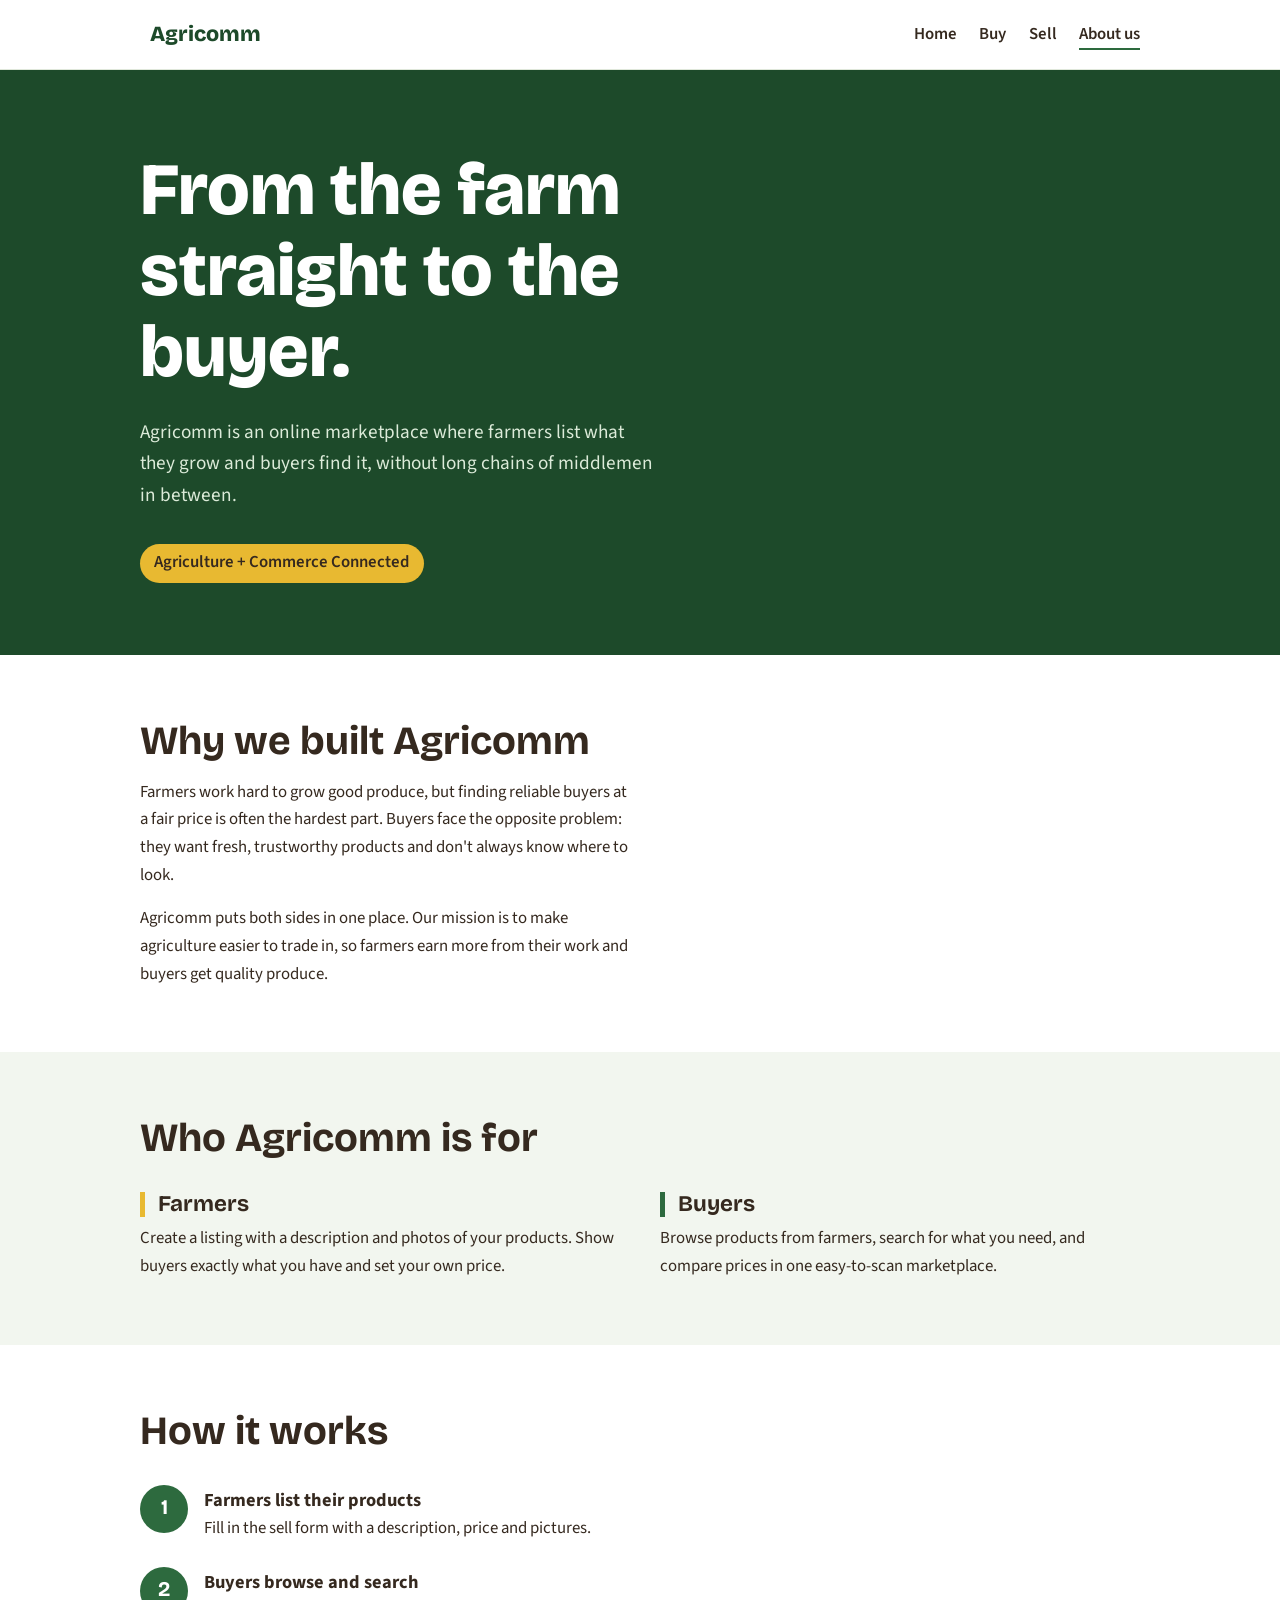
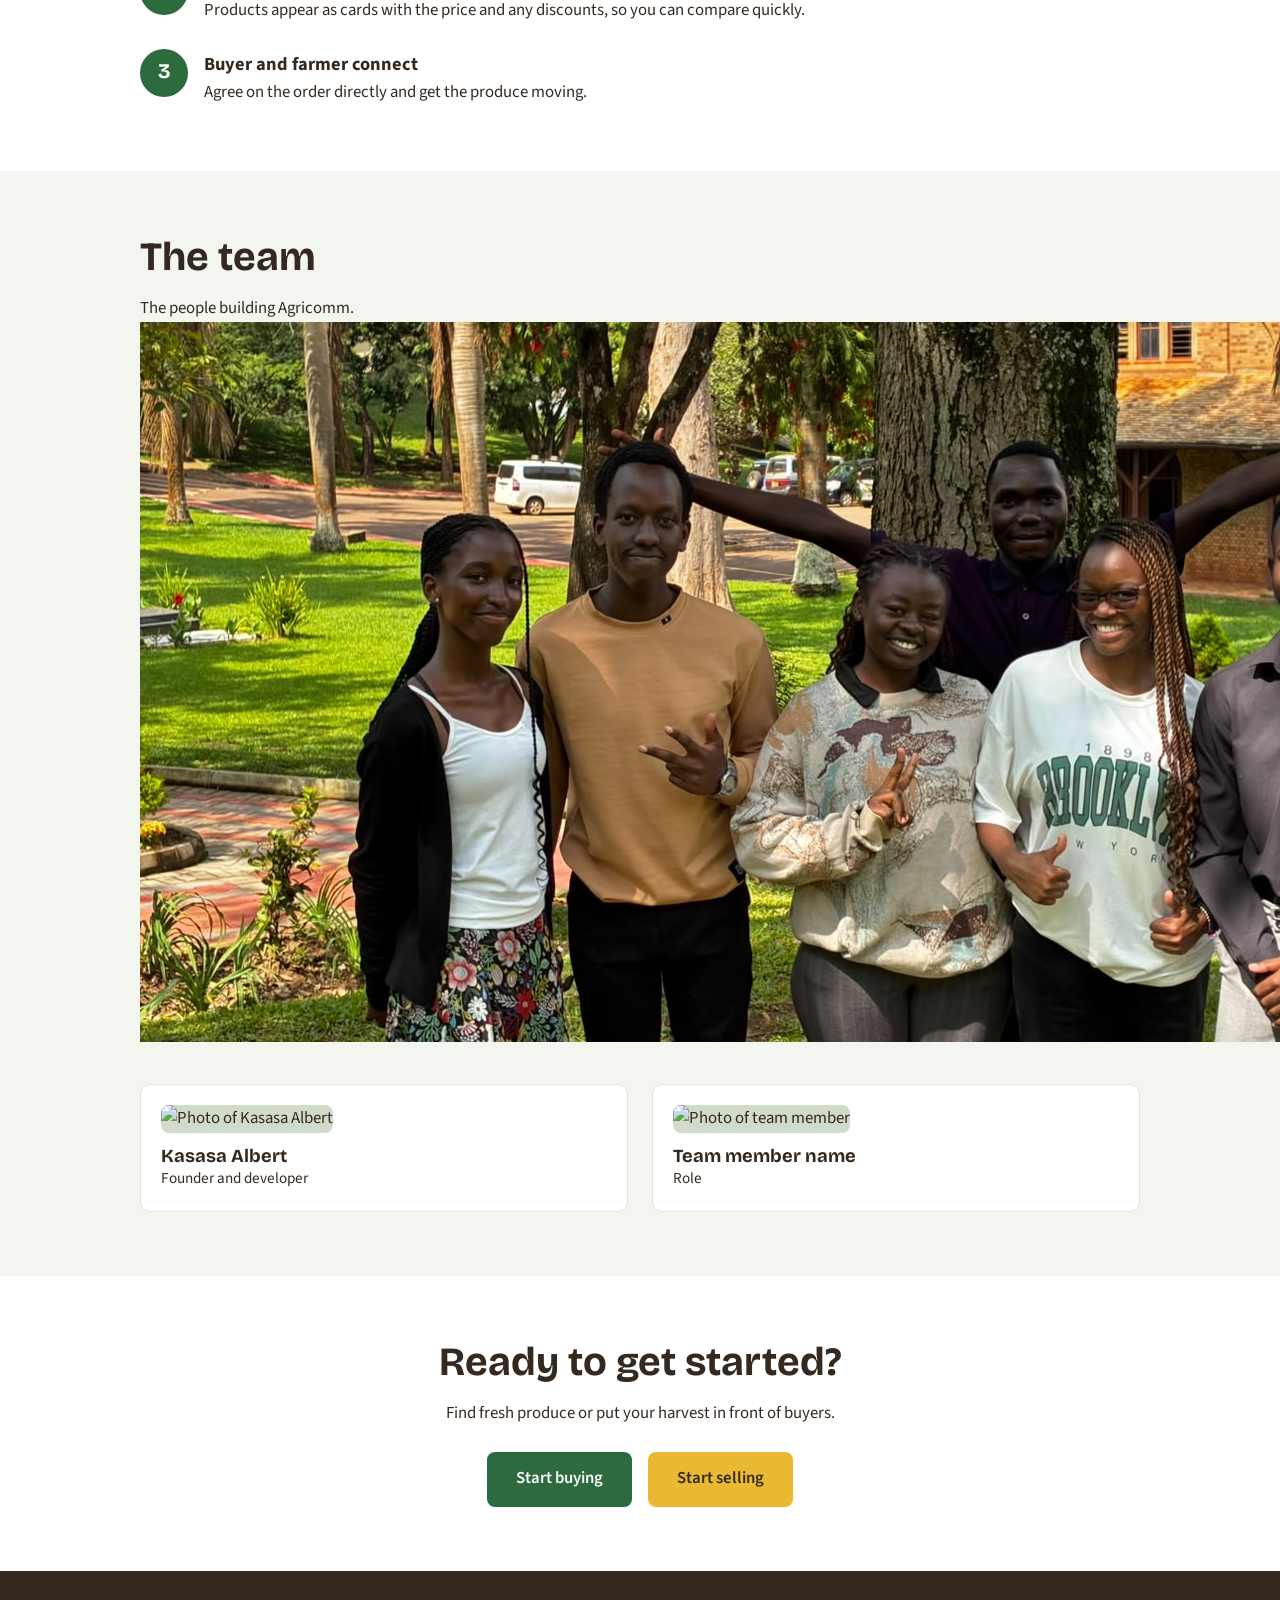
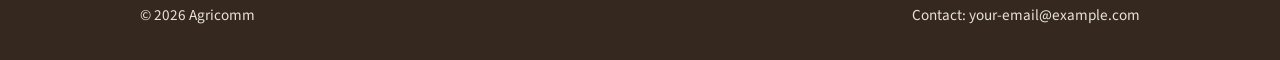
==== about.html @ e4a58654 "Add group photo to the team section" ====
<!DOCTYPE html>
<html lang="en">
<head>
  <meta charset="UTF-8">
  <meta name="viewport" content="width=device-width, initial-scale=1">
  <title>About Agricomm</title>
  <link rel="preconnect" href="https://fonts.googleapis.com">
  <link rel="preconnect" href="https://fonts.gstatic.com" crossorigin>
  <link href="https://fonts.googleapis.com/css2?family=Bricolage+Grotesque:wght@500;700;800&family=Source+Sans+3:wght@400;600&display=swap" rel="stylesheet">
  <style>
    :root {
      --field: #2d6a3e;
      --field-dark: #1d4a2a;
      --maize: #e8b931;
      --soil: #35291f;
      --mist: #f2f6ef;
      --white: #ffffff;
    }
    * { box-sizing: border-box; margin: 0; padding: 0; }
    html { scroll-behavior: smooth; }
    body {
      font-family: "Source Sans 3", system-ui, sans-serif;
      color: var(--soil);
      background: var(--white);
      line-height: 1.65;
      font-size: 1.05rem;
    }
    h1, h2, h3 {
      font-family: "Bricolage Grotesque", system-ui, sans-serif;
      line-height: 1.1;
    }
    a { color: inherit; }
    a:focus-visible, button:focus-visible {
      outline: 3px solid var(--maize);
      outline-offset: 3px;
    }
    .wrap { max-width: 1040px; margin: 0 auto; padding: 0 1.25rem; }

    /* Navigation */
    header { background: var(--white); border-bottom: 1px solid #dfe7da; }
    nav { display: flex; align-items: center; justify-content: space-between; padding: 0.9rem 0; gap: 1rem; flex-wrap: wrap; }
    .brand { display: flex; align-items: center; gap: 0.6rem; text-decoration: none; font-family: "Bricolage Grotesque", sans-serif; font-weight: 800; font-size: 1.35rem; color: var(--field-dark); }
    .brand img { height: 40px; width: auto; }
    nav ul { list-style: none; display: flex; gap: 1.4rem; flex-wrap: wrap; }
    nav ul a { text-decoration: none; font-weight: 600; padding-bottom: 2px; }
    nav ul a:hover { border-bottom: 2px solid var(--maize); }
    nav ul a[aria-current="page"] { border-bottom: 2px solid var(--field); }

    /* Hero */
    .hero { background: var(--field-dark); color: var(--white); padding: 5rem 0 4.5rem; }
    .hero h1 { font-size: clamp(2.4rem, 6.5vw, 4.6rem); font-weight: 800; max-width: 14ch; }
    .hero p { margin-top: 1.5rem; max-width: 52ch; font-size: 1.2rem; color: #dcebd9; }
    .hero .tagline { display: inline-block; margin-top: 2rem; padding: 0.35rem 0.9rem; background: var(--maize); color: var(--soil); font-weight: 600; border-radius: 999px; }

    section { padding: 4rem 0; }
    section h2 { font-size: clamp(1.7rem, 4vw, 2.5rem); margin-bottom: 1rem; }
    .lead { max-width: 62ch; }

    /* Who we serve */
    .serve { background: var(--mist); }
    .serve-grid { display: grid; grid-template-columns: repeat(auto-fit, minmax(260px, 1fr)); gap: 2.5rem; margin-top: 2rem; }
    .serve-grid h3 { font-size: 1.4rem; margin-bottom: 0.5rem; padding-left: 0.8rem; border-left: 5px solid var(--maize); }
    .serve-grid .buy h3 { border-left-color: var(--field); }

    /* How it works */
    .steps { list-style: none; counter-reset: step; margin-top: 2rem; display: grid; gap: 1.5rem; }
    .steps li { counter-increment: step; display: grid; grid-template-columns: 3rem 1fr; gap: 1rem; align-items: start; }
    .steps li::before {
      content: counter(step);
      display: grid; place-items: center;
      width: 3rem; height: 3rem; border-radius: 50%;
      background: var(--field); color: var(--white);
      font-family: "Bricolage Grotesque", sans-serif; font-weight: 700; font-size: 1.3rem;
    }
    .steps strong { display: block; font-size: 1.15rem; }

    /* Team */
    .team { background: var(--mist); }
    .team-grid { display: grid; grid-template-columns: repeat(auto-fit, minmax(200px, 1fr)); gap: 1.5rem; margin-top: 2rem; }
    .member { background: var(--white); padding: 1.25rem; border-radius: 10px; border: 1px solid #dfe7da; }
    .member img { width: 100%; aspect-ratio: 1; object-fit: cover; border-radius: 8px; background: #cfdccb; margin-bottom: 0.8rem; }
    .member h3 { font-size: 1.15rem; }
    .member p { font-size: 0.95rem; }

    /* Call to action */
    .cta { text-align: center; }
    .cta .actions { display: flex; gap: 1rem; justify-content: center; flex-wrap: wrap; margin-top: 1.5rem; }
    .btn { display: inline-block; padding: 0.85rem 1.8rem; border-radius: 8px; font-weight: 600; text-decoration: none; }
    .btn-buy { background: var(--field); color: var(--white); }
    .btn-sell { background: var(--maize); color: var(--soil); }
    .btn:hover { filter: brightness(0.92); }

    footer { background: var(--soil); color: #e9e2d9; padding: 2rem 0; font-size: 0.95rem; }
    footer .wrap { display: flex; justify-content: space-between; flex-wrap: wrap; gap: 0.75rem; }

    @media (prefers-reduced-motion: reduce) { html { scroll-behavior: auto; } }
  </style>
</head>
<body>

  <header>
    <div class="wrap">
      <nav aria-label="Main">
        <a class="brand" href="Agricomm.html">
          <!-- Replace logo.png with your logo file -->
          <img src="logo.png" alt="">
          Agricomm
        </a>
        <ul>
          <li><a href="Agricomm.html">Home</a></li>
          <li><a href="buy.html">Buy</a></li>
          <li><a href="sell.html">Sell</a></li>
          <li><a href="about.html" aria-current="page">About us</a></li>
        </ul>
      </nav>
    </div>
  </header>

  <main>
    <section class="hero">
      <div class="wrap">
        <h1>From the farm straight to the buyer.</h1>
        <p>Agricomm is an online marketplace where farmers list what they grow and buyers find it, without long chains of middlemen in between.</p>
        <span class="tagline">Agriculture + Commerce Connected</span>
      </div>
    </section>

    <section id="story">
      <div class="wrap">
        <h2>Why we built Agricomm</h2>
        <p class="lead">Farmers work hard to grow good produce, but finding reliable buyers at a fair price is often the hardest part. Buyers face the opposite problem: they want fresh, trustworthy products and don't always know where to look.</p>
        <p class="lead" style="margin-top:1rem;">Agricomm puts both sides in one place. Our mission is to make agriculture easier to trade in, so farmers earn more from their work and buyers get quality produce.</p>
        <!-- Edit this section to tell your own story: who started Agricomm, where, and when. -->
      </div>
    </section>

    <section class="serve">
      <div class="wrap">
        <h2>Who Agricomm is for</h2>
        <div class="serve-grid">
          <div class="sell">
            <h3>Farmers</h3>
            <p>Create a listing with a description and photos of your products. Show buyers exactly what you have and set your own price.</p>
          </div>
          <div class="buy">
            <h3>Buyers</h3>
            <p>Browse products from farmers, search for what you need, and compare prices in one easy-to-scan marketplace.</p>
          </div>
        </div>
      </div>
    </section>

    <section id="how">
      <div class="wrap">
        <h2>How it works</h2>
        <ol class="steps">
          <li><div><strong>Farmers list their products</strong>Fill in the sell form with a description, price and pictures.</div></li>
          <li><div><strong>Buyers browse and search</strong>Products appear as cards with the price and any discounts, so you can compare quickly.</div></li>
          <li><div><strong>Buyer and farmer connect</strong>Agree on the order directly and get the produce moving.</div></li>
        </ol>
      </div>
    </section>

    <section class="team" id="team">
      <div class="wrap">
        <h2>The team</h2>
        <p class="lead">The people building Agricomm.</p>
        <img class="group-photo" src="group.jpeg" alt="The Agricomm team together">
        <div class="team-grid">
          <!-- Copy one .member block per person. Replace the photo, name and role. -->
          <div class="member">
            <img src="team1.jpg" alt="Photo of Kasasa Albert">
            <h3>Kasasa Albert</h3>
            <p>Founder and developer</p>
          </div>
          <div class="member">
            <img src="team2.jpg" alt="Photo of team member">
            <h3>Team member name</h3>
            <p>Role</p>
          </div>
        </div>
      </div>
    </section>

    <section class="cta">
      <div class="wrap">
        <h2>Ready to get started?</h2>
        <p>Find fresh produce or put your harvest in front of buyers.</p>
        <div class="actions">
          <a class="btn btn-buy" href="buy.html">Start buying</a>
          <a class="btn btn-sell" href="sell.html">Start selling</a>
        </div>
      </div>
    </section>
  </main>

  <footer>
    <div class="wrap">
      <span>&copy; 2026 Agricomm</span>
      <!-- Replace with your real contact details -->
      <span>Contact: your-email@example.com</span>
    </div>
  </footer>

</body>
</html>
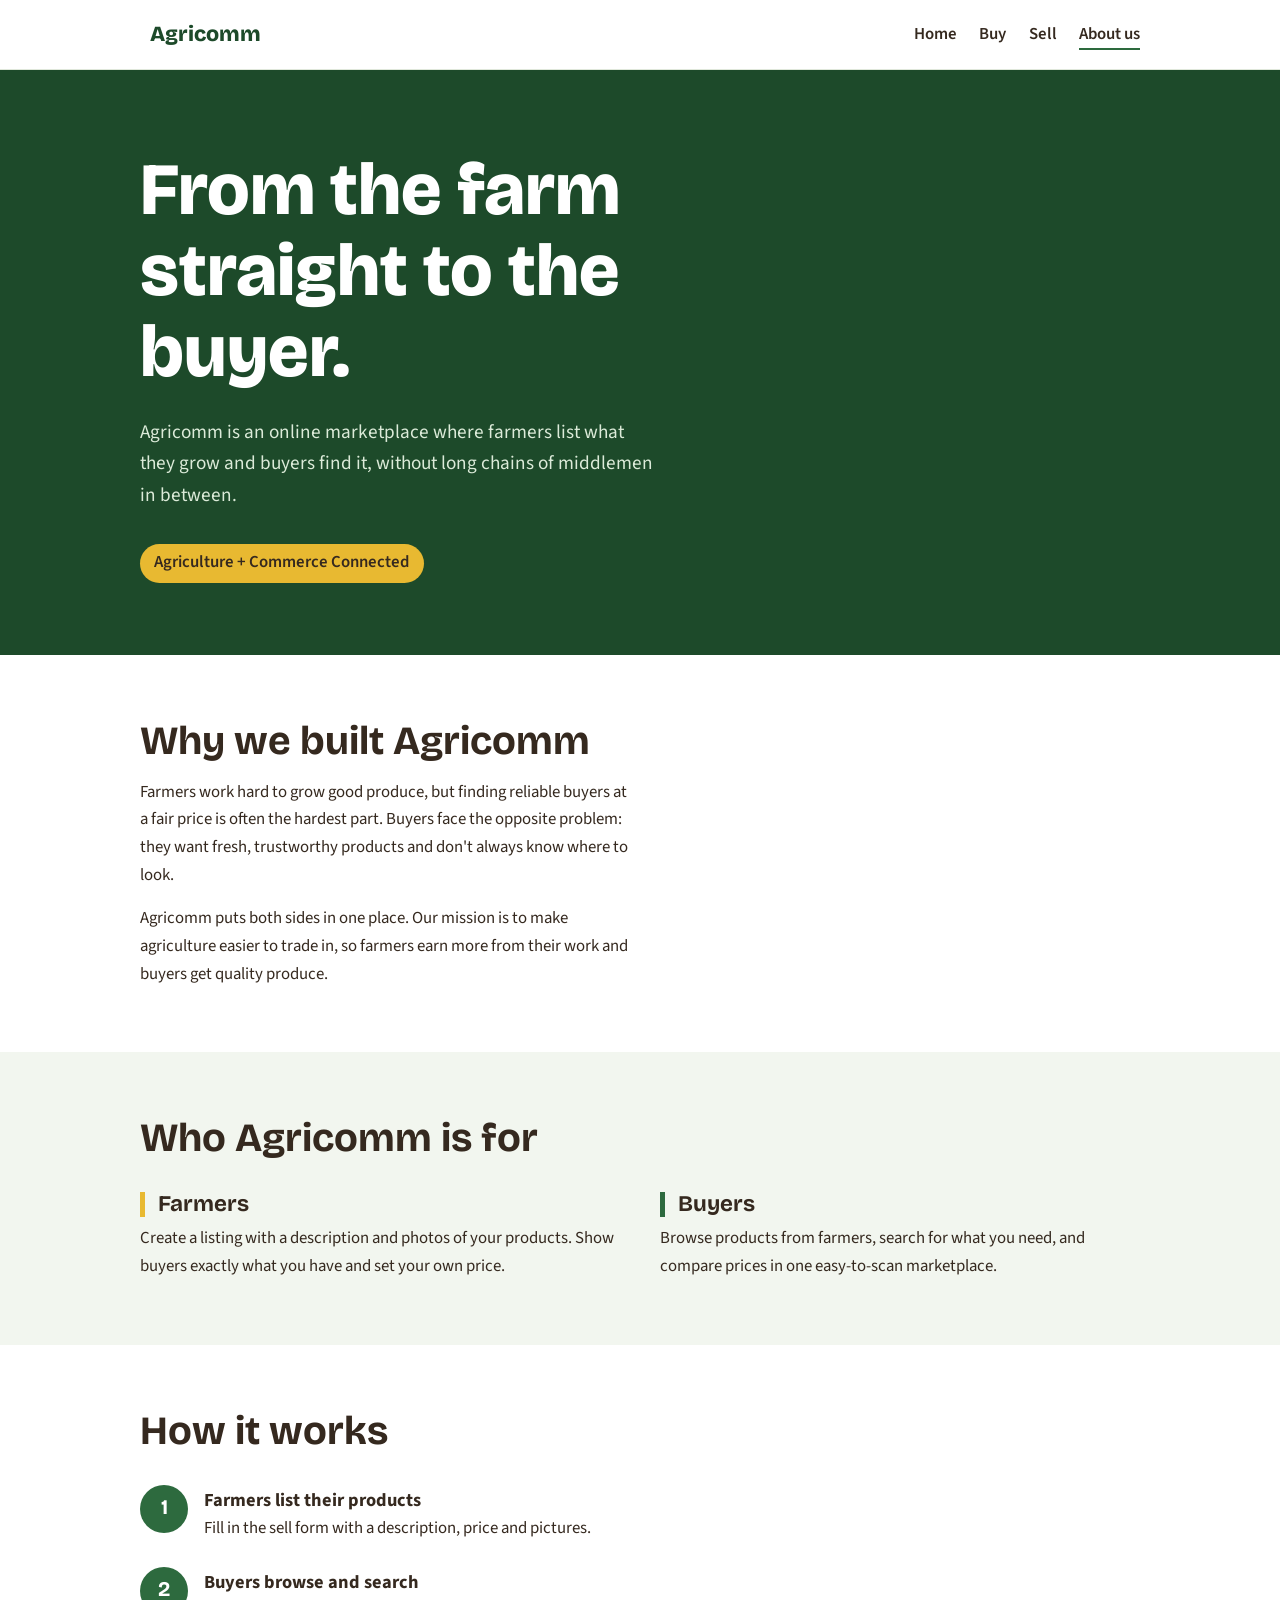
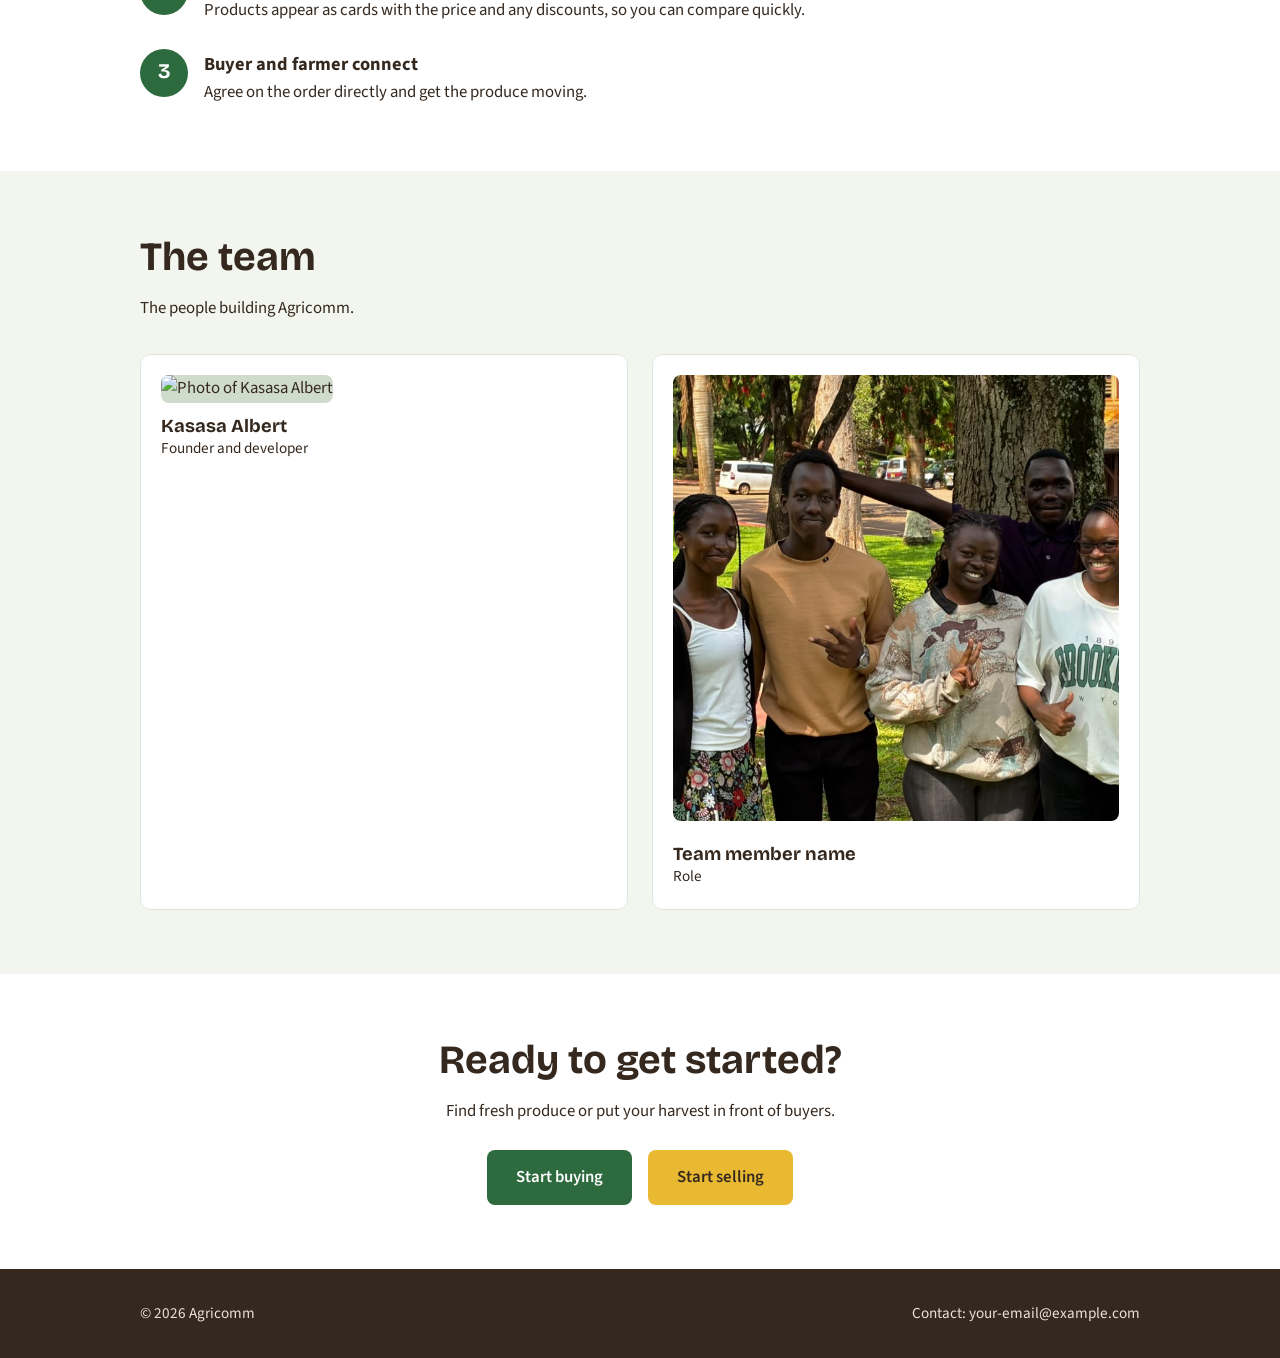
==== commit 6b4cd7d7: "Update about.html" ====
--- a/about.html
+++ b/about.html
@@ -165,7 +165,6 @@
       <div class="wrap">
         <h2>The team</h2>
         <p class="lead">The people building Agricomm.</p>
-        <img class="group-photo" src="group.jpeg" alt="The Agricomm team together">
         <div class="team-grid">
           <!-- Copy one .member block per person. Replace the photo, name and role. -->
           <div class="member">
@@ -174,7 +173,7 @@
             <p>Founder and developer</p>
           </div>
           <div class="member">
-            <img src="team2.jpg" alt="Photo of team member">
+            <img src="group.jpeg" alt="The Agricomm team ">
             <h3>Team member name</h3>
             <p>Role</p>
           </div>
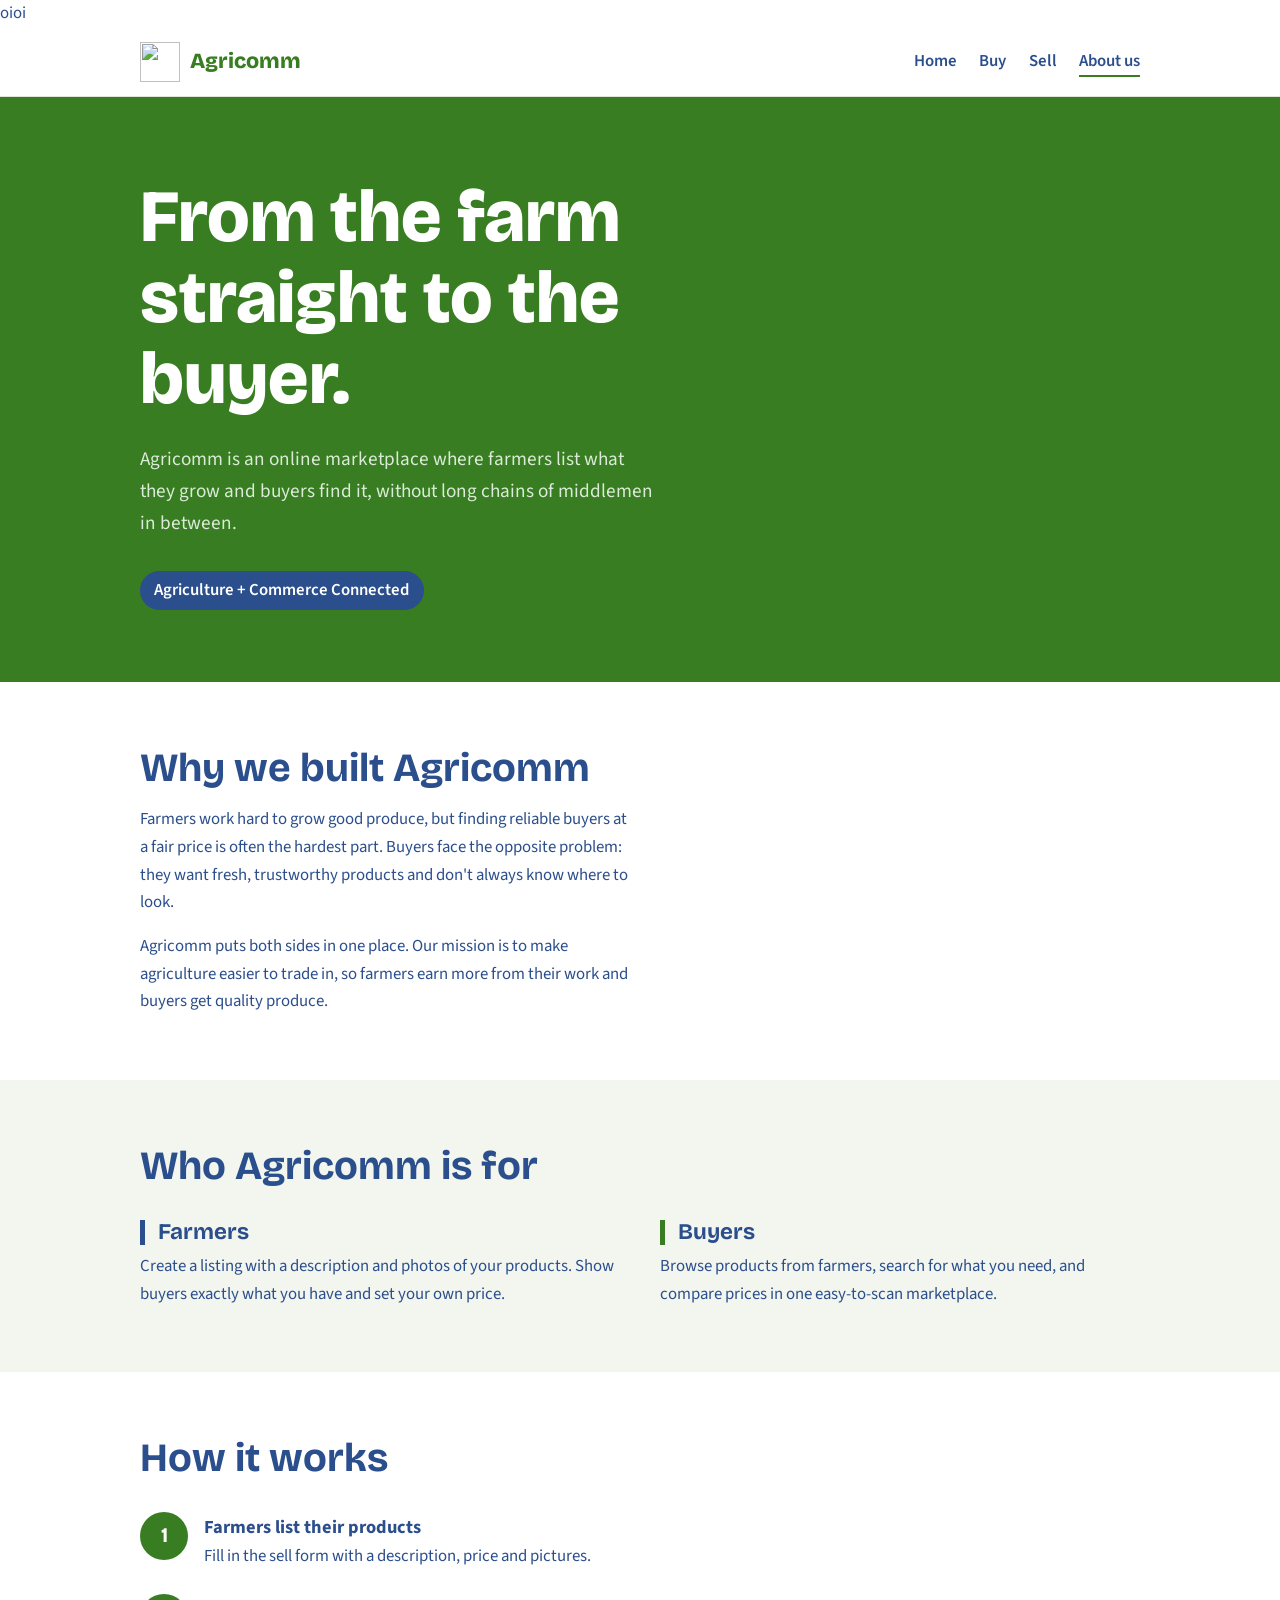
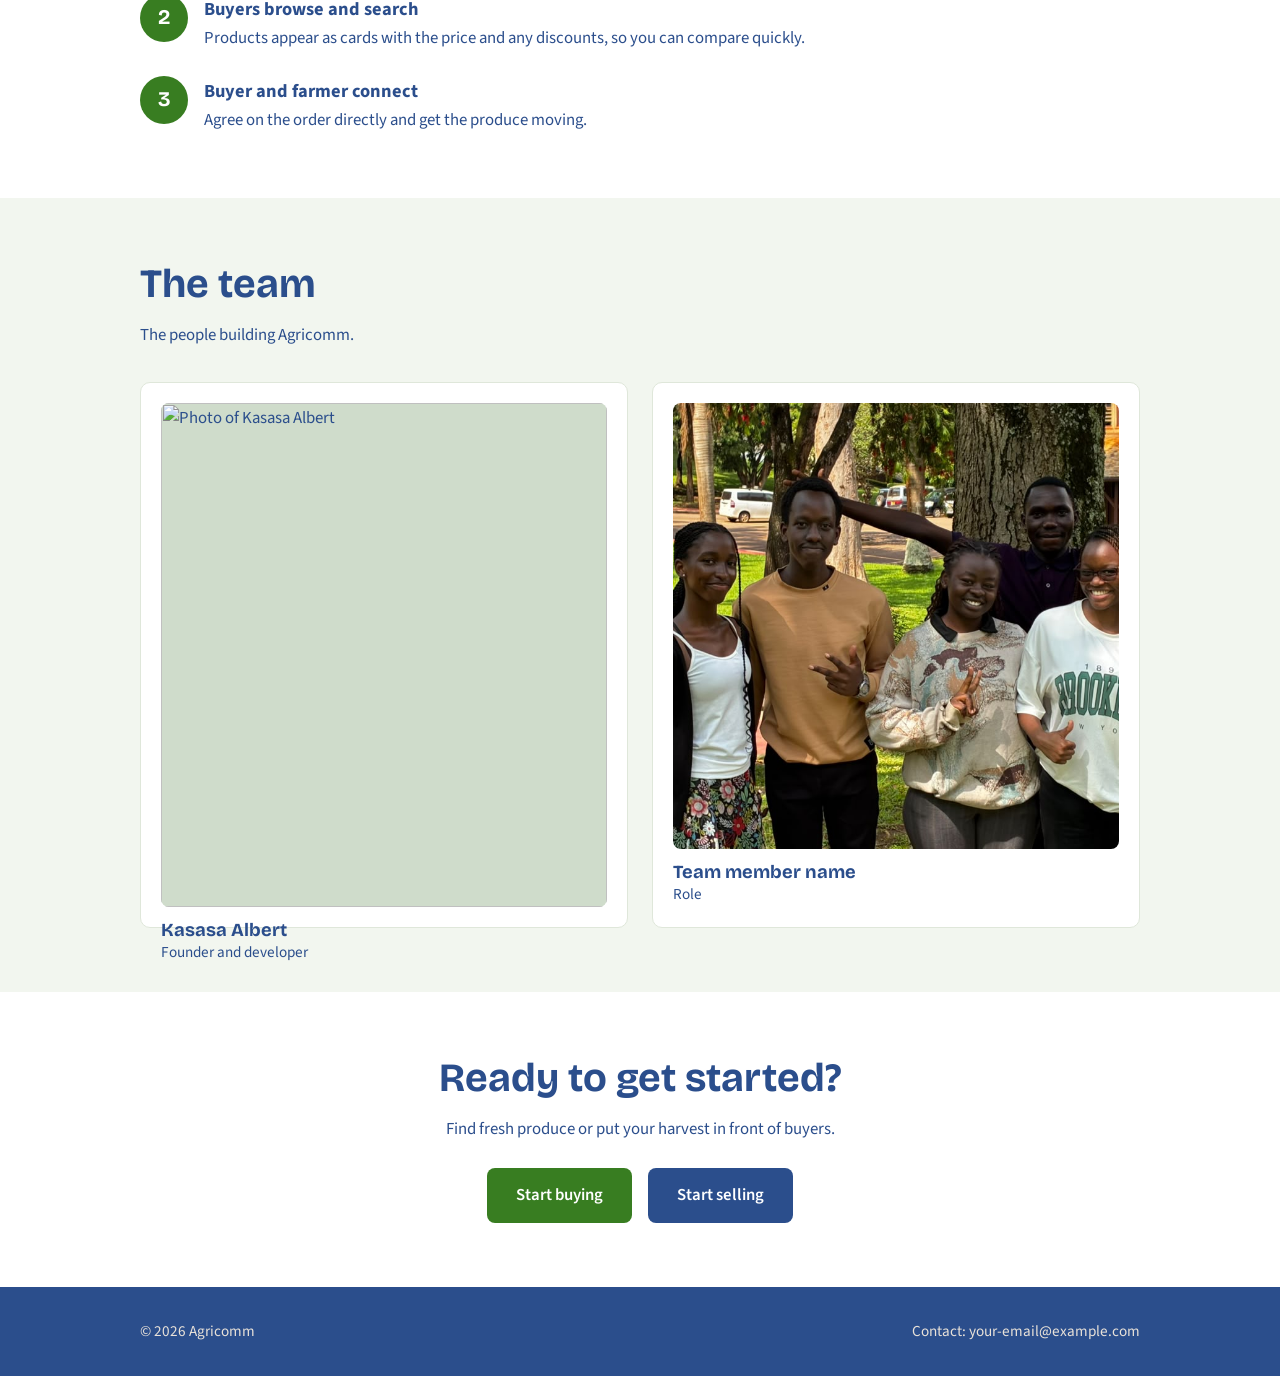
==== commit 748cd885: "Update color variables and styles in about.html" ====
--- a/about.html
+++ b/about.html
@@ -1,4 +1,4 @@
-<!DOCTYPE html>
+oioi<!DOCTYPE html>
 <html lang="en">
 <head>
   <meta charset="UTF-8">
@@ -9,10 +9,10 @@
   <link href="https://fonts.googleapis.com/css2?family=Bricolage+Grotesque:wght@500;700;800&family=Source+Sans+3:wght@400;600&display=swap" rel="stylesheet">
   <style>
     :root {
-      --field: #2d6a3e;
-      --field-dark: #1d4a2a;
-      --maize: #e8b931;
-      --soil: #35291f;
+      --field: #387d21;
+      --field-dark: #387d21;
+      --maize: #2b4e8c;
+      --soil: #2b4e8c;
       --mist: #f2f6ef;
       --white: #ffffff;
     }
@@ -50,7 +50,7 @@
     .hero { background: var(--field-dark); color: var(--white); padding: 5rem 0 4.5rem; }
     .hero h1 { font-size: clamp(2.4rem, 6.5vw, 4.6rem); font-weight: 800; max-width: 14ch; }
     .hero p { margin-top: 1.5rem; max-width: 52ch; font-size: 1.2rem; color: #dcebd9; }
-    .hero .tagline { display: inline-block; margin-top: 2rem; padding: 0.35rem 0.9rem; background: var(--maize); color: var(--soil); font-weight: 600; border-radius: 999px; }
+    .hero .tagline { display: inline-block; margin-top: 2rem; padding: 0.35rem 0.9rem; background: var(--maize); color: var(--white); font-weight: 600; border-radius: 999px; }
 
     section { padding: 4rem 0; }
     section h2 { font-size: clamp(1.7rem, 4vw, 2.5rem); margin-bottom: 1rem; }
@@ -87,7 +87,7 @@
     .cta .actions { display: flex; gap: 1rem; justify-content: center; flex-wrap: wrap; margin-top: 1.5rem; }
     .btn { display: inline-block; padding: 0.85rem 1.8rem; border-radius: 8px; font-weight: 600; text-decoration: none; }
     .btn-buy { background: var(--field); color: var(--white); }
-    .btn-sell { background: var(--maize); color: var(--soil); }
+    .btn-sell { background: var(--maize); color: var(--white); }
     .btn:hover { filter: brightness(0.92); }
 
     footer { background: var(--soil); color: #e9e2d9; padding: 2rem 0; font-size: 0.95rem; }
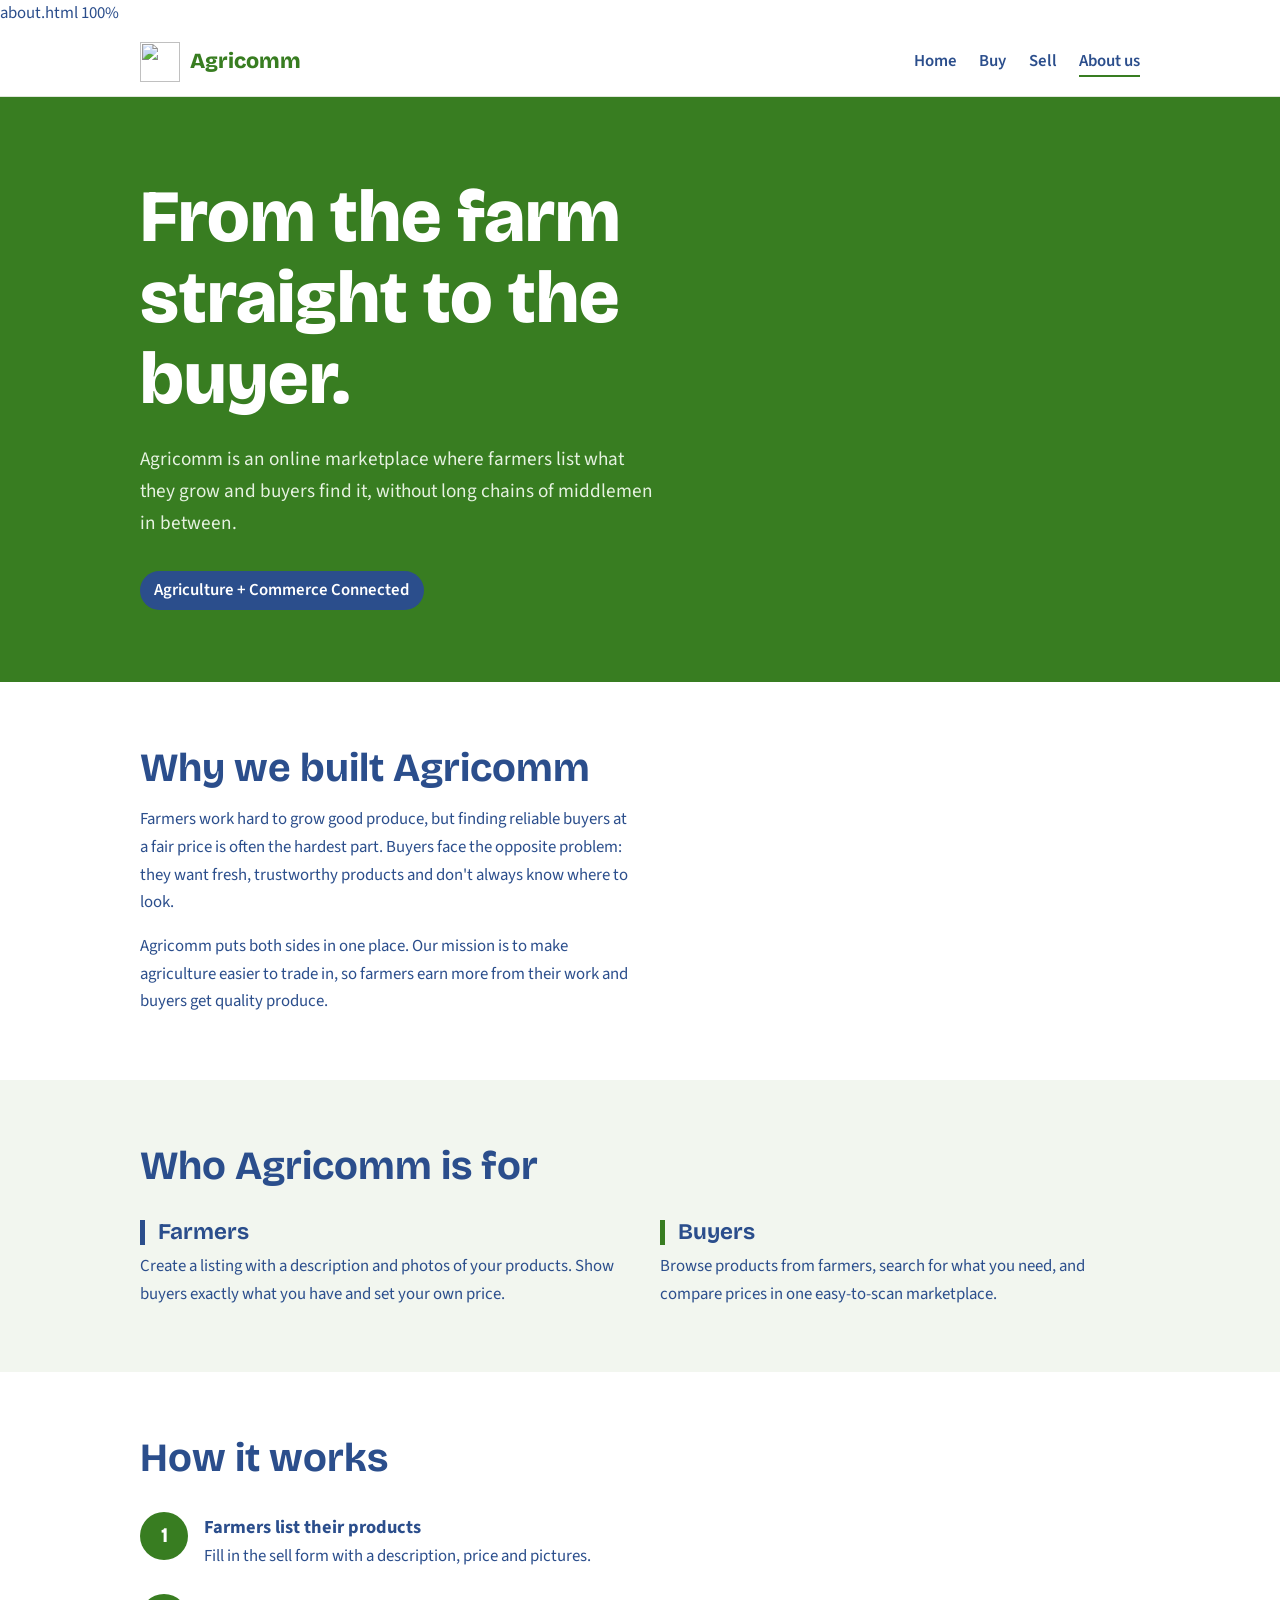
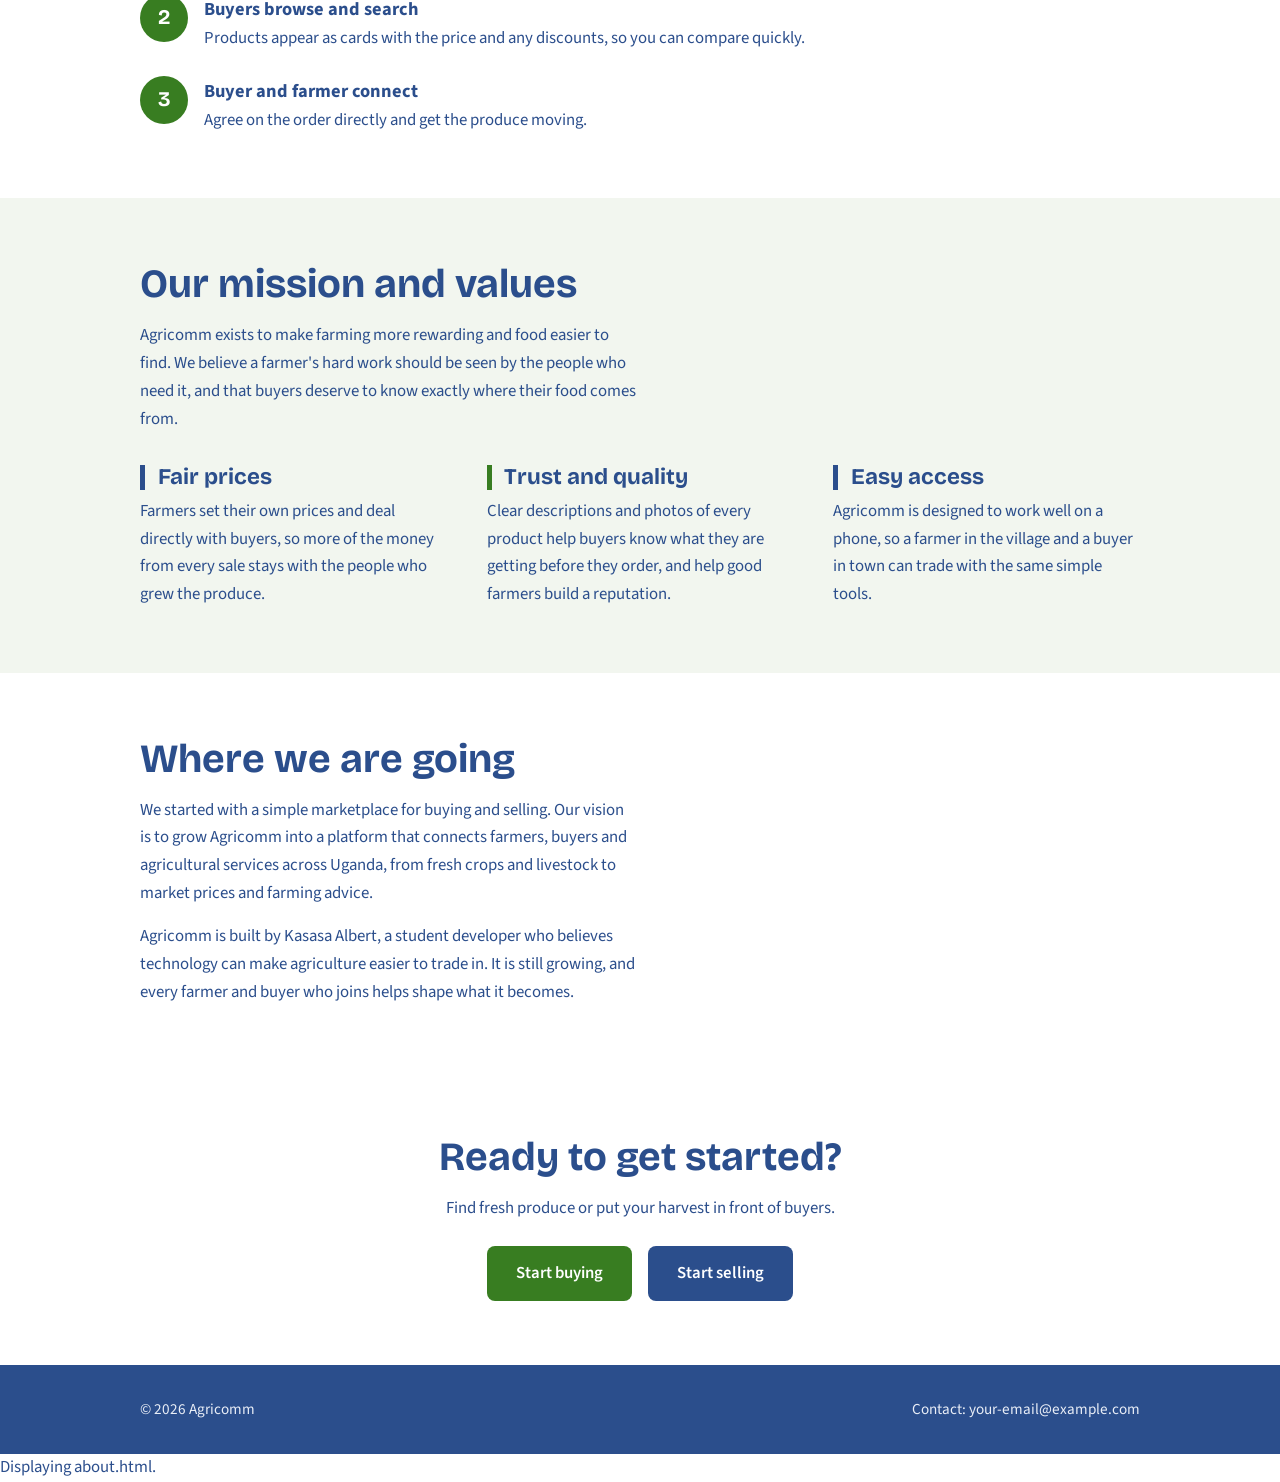
==== commit b5a9d87b: "Revise about.html content and styles Updated the about.html file to reflect changes in mission and v" ====
--- a/about.html
+++ b/about.html
@@ -1,4 +1,8 @@
-oioi<!DOCTYPE html>
+
+about.html
+
+100%
+<!DOCTYPE html>
 <html lang="en">
 <head>
   <meta charset="UTF-8">
@@ -9,10 +13,10 @@
   <link href="https://fonts.googleapis.com/css2?family=Bricolage+Grotesque:wght@500;700;800&family=Source+Sans+3:wght@400;600&display=swap" rel="stylesheet">
   <style>
     :root {
-      --field: #387d21;
+      --field: #387d21;       /* green from the home page nav bar */
       --field-dark: #387d21;
-      --maize: #2b4e8c;
-      --soil: #2b4e8c;
+      --maize: #2b4e8c;       /* blue from the home page About Us box (was yellow) */
+      --soil: #2b4e8c;        /* same blue (was brown) */
       --mist: #f2f6ef;
       --white: #ffffff;
     }
@@ -49,7 +53,7 @@
     /* Hero */
     .hero { background: var(--field-dark); color: var(--white); padding: 5rem 0 4.5rem; }
     .hero h1 { font-size: clamp(2.4rem, 6.5vw, 4.6rem); font-weight: 800; max-width: 14ch; }
-    .hero p { margin-top: 1.5rem; max-width: 52ch; font-size: 1.2rem; color: #dcebd9; }
+    .hero p { margin-top: 1.5rem; max-width: 52ch; font-size: 1.2rem; color: #e6f2e1; }
     .hero .tagline { display: inline-block; margin-top: 2rem; padding: 0.35rem 0.9rem; background: var(--maize); color: var(--white); font-weight: 600; border-radius: 999px; }
 
     section { padding: 4rem 0; }
@@ -74,13 +78,8 @@
     }
     .steps strong { display: block; font-size: 1.15rem; }
 
-    /* Team */
+    /* Mission (light green background) */
     .team { background: var(--mist); }
-    .team-grid { display: grid; grid-template-columns: repeat(auto-fit, minmax(200px, 1fr)); gap: 1.5rem; margin-top: 2rem; }
-    .member { background: var(--white); padding: 1.25rem; border-radius: 10px; border: 1px solid #dfe7da; }
-    .member img { width: 100%; aspect-ratio: 1; object-fit: cover; border-radius: 8px; background: #cfdccb; margin-bottom: 0.8rem; }
-    .member h3 { font-size: 1.15rem; }
-    .member p { font-size: 0.95rem; }
 
     /* Call to action */
     .cta { text-align: center; }
@@ -90,7 +89,7 @@
     .btn-sell { background: var(--maize); color: var(--white); }
     .btn:hover { filter: brightness(0.92); }
 
-    footer { background: var(--soil); color: #e9e2d9; padding: 2rem 0; font-size: 0.95rem; }
+    footer { background: var(--soil); color: #e9eef7; padding: 2rem 0; font-size: 0.95rem; }
     footer .wrap { display: flex; justify-content: space-between; flex-wrap: wrap; gap: 0.75rem; }
 
     @media (prefers-reduced-motion: reduce) { html { scroll-behavior: auto; } }
@@ -161,23 +160,32 @@
       </div>
     </section>
 
-    <section class="team" id="team">
-      <div class="wrap">
-        <h2>The team</h2>
-        <p class="lead">The people building Agricomm.</p>
-        <div class="team-grid">
-          <!-- Copy one .member block per person. Replace the photo, name and role. -->
-          <div class="member">
-            <img src="team1.jpg" alt="Photo of Kasasa Albert">
-            <h3>Kasasa Albert</h3>
-            <p>Founder and developer</p>
-          </div>
-          <div class="member">
-            <img src="group.jpeg" alt="The Agricomm team ">
-            <h3>Team member name</h3>
-            <p>Role</p>
+    <section class="team" id="mission">
+      <div class="wrap">
+        <h2>Our mission and values</h2>
+        <p class="lead">Agricomm exists to make farming more rewarding and food easier to find. We believe a farmer's hard work should be seen by the people who need it, and that buyers deserve to know exactly where their food comes from.</p>
+        <div class="serve-grid">
+          <div class="sell">
+            <h3>Fair prices</h3>
+            <p>Farmers set their own prices and deal directly with buyers, so more of the money from every sale stays with the people who grew the produce.</p>
+          </div>
+          <div class="buy">
+            <h3>Trust and quality</h3>
+            <p>Clear descriptions and photos of every product help buyers know what they are getting before they order, and help good farmers build a reputation.</p>
+          </div>
+          <div class="sell">
+            <h3>Easy access</h3>
+            <p>Agricomm is designed to work well on a phone, so a farmer in the village and a buyer in town can trade with the same simple tools.</p>
           </div>
         </div>
+      </div>
+    </section>
+
+    <section id="vision">
+      <div class="wrap">
+        <h2>Where we are going</h2>
+        <p class="lead">We started with a simple marketplace for buying and selling. Our vision is to grow Agricomm into a platform that connects farmers, buyers and agricultural services across Uganda, from fresh crops and livestock to market prices and farming advice.</p>
+        <p class="lead" style="margin-top:1rem;">Agricomm is built by Kasasa Albert, a student developer who believes technology can make agriculture easier to trade in. It is still growing, and every farmer and buyer who joins helps shape what it becomes.</p>
       </div>
     </section>
 
@@ -203,3 +211,4 @@
 
 </body>
 </html>
+Displaying about.html.
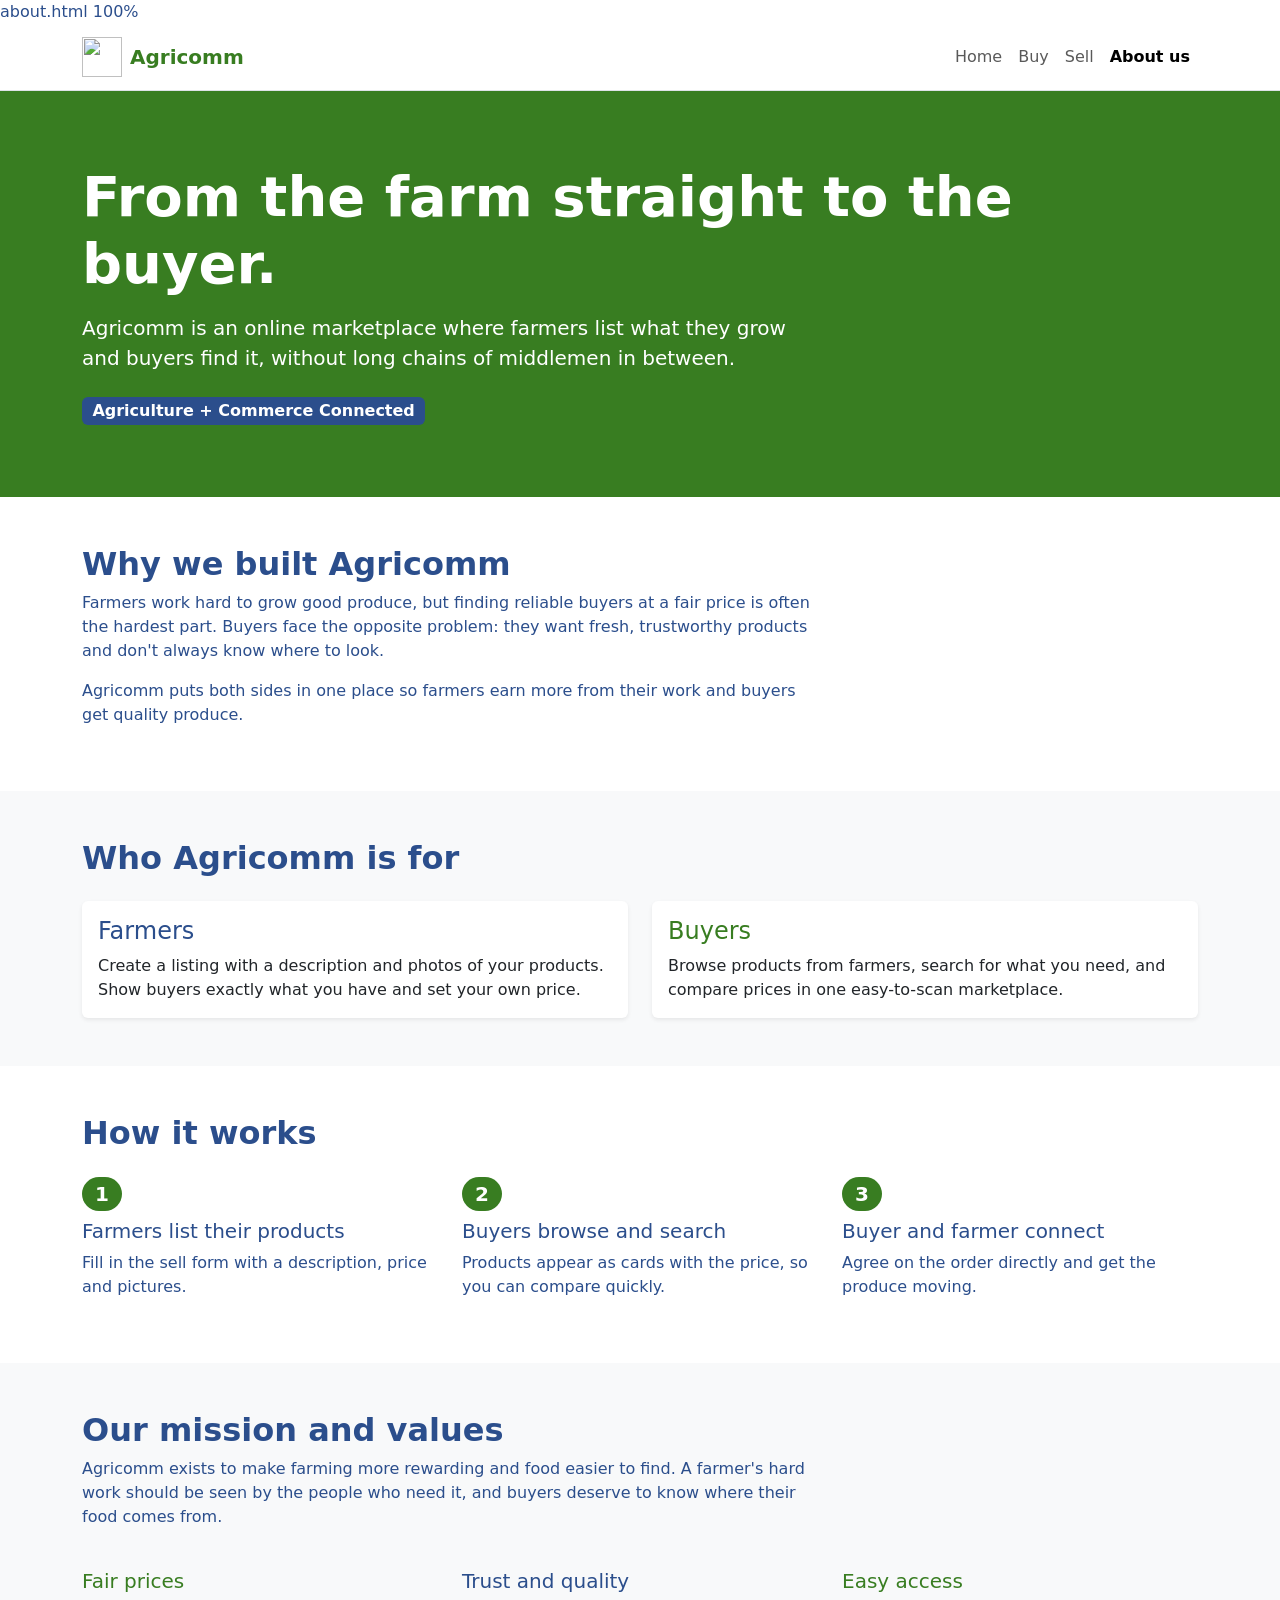
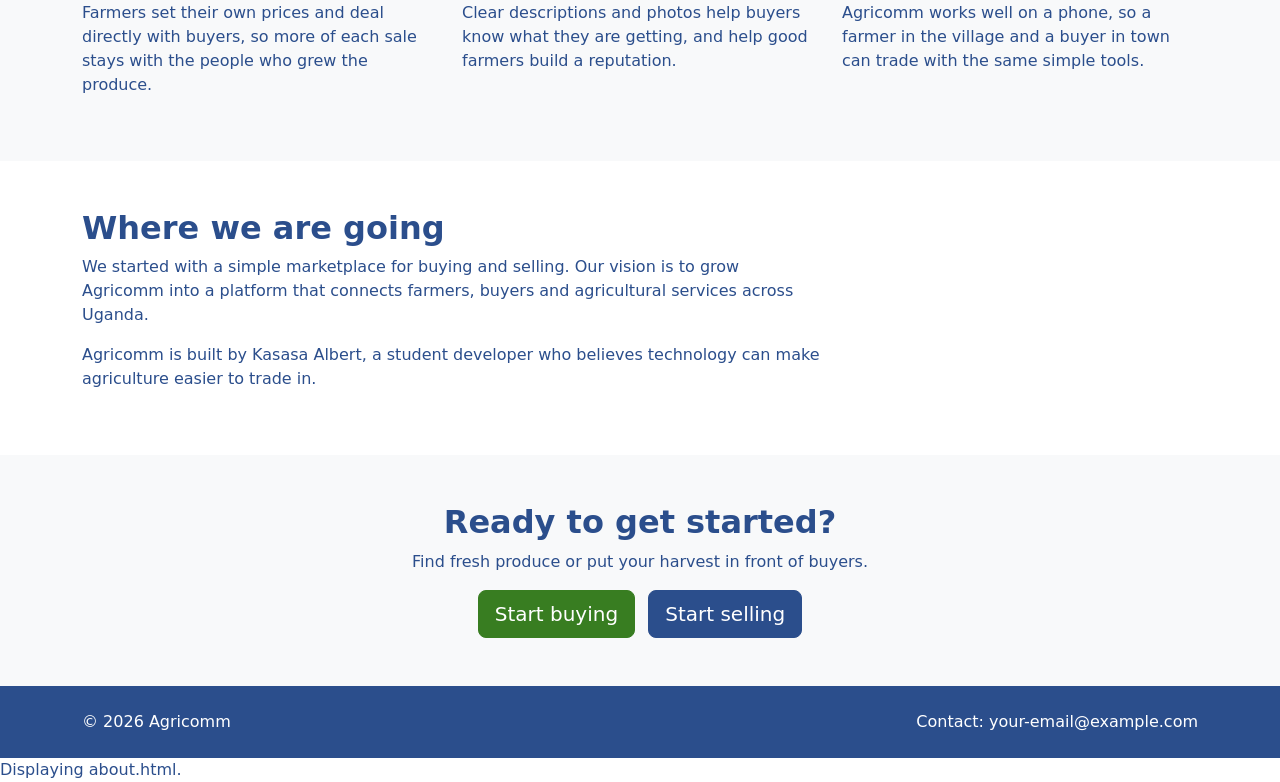
==== commit 44eefb6d: "Update about.html" ====
--- a/about.html
+++ b/about.html
@@ -8,207 +8,156 @@
   <meta charset="UTF-8">
   <meta name="viewport" content="width=device-width, initial-scale=1">
   <title>About Agricomm</title>
-  <link rel="preconnect" href="https://fonts.googleapis.com">
-  <link rel="preconnect" href="https://fonts.gstatic.com" crossorigin>
-  <link href="https://fonts.googleapis.com/css2?family=Bricolage+Grotesque:wght@500;700;800&family=Source+Sans+3:wght@400;600&display=swap" rel="stylesheet">
+  <link href="https://cdn.jsdelivr.net/npm/bootstrap@5.3.3/dist/css/bootstrap.min.css" rel="stylesheet">
   <style>
-    :root {
-      --field: #387d21;       /* green from the home page nav bar */
-      --field-dark: #387d21;
-      --maize: #2b4e8c;       /* blue from the home page About Us box (was yellow) */
-      --soil: #2b4e8c;        /* same blue (was brown) */
-      --mist: #f2f6ef;
-      --white: #ffffff;
-    }
-    * { box-sizing: border-box; margin: 0; padding: 0; }
-    html { scroll-behavior: smooth; }
-    body {
-      font-family: "Source Sans 3", system-ui, sans-serif;
-      color: var(--soil);
-      background: var(--white);
-      line-height: 1.65;
-      font-size: 1.05rem;
-    }
-    h1, h2, h3 {
-      font-family: "Bricolage Grotesque", system-ui, sans-serif;
-      line-height: 1.1;
-    }
-    a { color: inherit; }
-    a:focus-visible, button:focus-visible {
-      outline: 3px solid var(--maize);
-      outline-offset: 3px;
-    }
-    .wrap { max-width: 1040px; margin: 0 auto; padding: 0 1.25rem; }
-
-    /* Navigation */
-    header { background: var(--white); border-bottom: 1px solid #dfe7da; }
-    nav { display: flex; align-items: center; justify-content: space-between; padding: 0.9rem 0; gap: 1rem; flex-wrap: wrap; }
-    .brand { display: flex; align-items: center; gap: 0.6rem; text-decoration: none; font-family: "Bricolage Grotesque", sans-serif; font-weight: 800; font-size: 1.35rem; color: var(--field-dark); }
-    .brand img { height: 40px; width: auto; }
-    nav ul { list-style: none; display: flex; gap: 1.4rem; flex-wrap: wrap; }
-    nav ul a { text-decoration: none; font-weight: 600; padding-bottom: 2px; }
-    nav ul a:hover { border-bottom: 2px solid var(--maize); }
-    nav ul a[aria-current="page"] { border-bottom: 2px solid var(--field); }
-
-    /* Hero */
-    .hero { background: var(--field-dark); color: var(--white); padding: 5rem 0 4.5rem; }
-    .hero h1 { font-size: clamp(2.4rem, 6.5vw, 4.6rem); font-weight: 800; max-width: 14ch; }
-    .hero p { margin-top: 1.5rem; max-width: 52ch; font-size: 1.2rem; color: #e6f2e1; }
-    .hero .tagline { display: inline-block; margin-top: 2rem; padding: 0.35rem 0.9rem; background: var(--maize); color: var(--white); font-weight: 600; border-radius: 999px; }
-
-    section { padding: 4rem 0; }
-    section h2 { font-size: clamp(1.7rem, 4vw, 2.5rem); margin-bottom: 1rem; }
-    .lead { max-width: 62ch; }
-
-    /* Who we serve */
-    .serve { background: var(--mist); }
-    .serve-grid { display: grid; grid-template-columns: repeat(auto-fit, minmax(260px, 1fr)); gap: 2.5rem; margin-top: 2rem; }
-    .serve-grid h3 { font-size: 1.4rem; margin-bottom: 0.5rem; padding-left: 0.8rem; border-left: 5px solid var(--maize); }
-    .serve-grid .buy h3 { border-left-color: var(--field); }
-
-    /* How it works */
-    .steps { list-style: none; counter-reset: step; margin-top: 2rem; display: grid; gap: 1.5rem; }
-    .steps li { counter-increment: step; display: grid; grid-template-columns: 3rem 1fr; gap: 1rem; align-items: start; }
-    .steps li::before {
-      content: counter(step);
-      display: grid; place-items: center;
-      width: 3rem; height: 3rem; border-radius: 50%;
-      background: var(--field); color: var(--white);
-      font-family: "Bricolage Grotesque", sans-serif; font-weight: 700; font-size: 1.3rem;
-    }
-    .steps strong { display: block; font-size: 1.15rem; }
-
-    /* Mission (light green background) */
-    .team { background: var(--mist); }
-
-    /* Call to action */
-    .cta { text-align: center; }
-    .cta .actions { display: flex; gap: 1rem; justify-content: center; flex-wrap: wrap; margin-top: 1.5rem; }
-    .btn { display: inline-block; padding: 0.85rem 1.8rem; border-radius: 8px; font-weight: 600; text-decoration: none; }
-    .btn-buy { background: var(--field); color: var(--white); }
-    .btn-sell { background: var(--maize); color: var(--white); }
-    .btn:hover { filter: brightness(0.92); }
-
-    footer { background: var(--soil); color: #e9eef7; padding: 2rem 0; font-size: 0.95rem; }
-    footer .wrap { display: flex; justify-content: space-between; flex-wrap: wrap; gap: 0.75rem; }
-
-    @media (prefers-reduced-motion: reduce) { html { scroll-behavior: auto; } }
+    /* Only the Agricomm colors live here. Everything else is Bootstrap. */
+    .bg-green { background-color: #387d21; }
+    .bg-blue { background-color: #2b4e8c; }
+    .text-green { color: #387d21; }
+    .text-blue { color: #2b4e8c; }
+    .btn-green { background-color: #387d21; border-color: #387d21; color: #fff; }
+    .btn-blue { background-color: #2b4e8c; border-color: #2b4e8c; color: #fff; }
+    .btn-green:hover, .btn-blue:hover { color: #fff; filter: brightness(0.9); }
   </style>
 </head>
-<body>
+<body class="text-blue">
 
-  <header>
-    <div class="wrap">
-      <nav aria-label="Main">
-        <a class="brand" href="Agricomm.html">
-          <!-- Replace logo.png with your logo file -->
-          <img src="logo.png" alt="">
-          Agricomm
-        </a>
-        <ul>
-          <li><a href="Agricomm.html">Home</a></li>
-          <li><a href="buy.html">Buy</a></li>
-          <li><a href="sell.html">Sell</a></li>
-          <li><a href="about.html" aria-current="page">About us</a></li>
+  <!-- Navbar -->
+  <nav class="navbar navbar-expand-sm bg-white border-bottom">
+    <div class="container">
+      <a class="navbar-brand fw-bold text-green d-flex align-items-center" href="Agricomm.html">
+        <img src="logo.png" alt="" height="40" class="me-2">
+        Agricomm
+      </a>
+      <button class="navbar-toggler" type="button" data-bs-toggle="collapse" data-bs-target="#menu" aria-controls="menu" aria-expanded="false" aria-label="Toggle navigation">
+        <span class="navbar-toggler-icon"></span>
+      </button>
+      <div class="collapse navbar-collapse" id="menu">
+        <ul class="navbar-nav ms-auto">
+          <li class="nav-item"><a class="nav-link" href="Agricomm.html">Home</a></li>
+          <li class="nav-item"><a class="nav-link" href="buy.html">Buy</a></li>
+          <li class="nav-item"><a class="nav-link" href="sell.html">Sell</a></li>
+          <li class="nav-item"><a class="nav-link active fw-semibold" href="about.html" aria-current="page">About us</a></li>
         </ul>
-      </nav>
+      </div>
+    </div>
+  </nav>
+
+  <!-- Hero -->
+  <header class="bg-green text-white py-5">
+    <div class="container py-4">
+      <h1 class="display-4 fw-bold">From the farm straight to the buyer.</h1>
+      <p class="lead mt-3 col-lg-8">Agricomm is an online marketplace where farmers list what they grow and buyers find it, without long chains of middlemen in between.</p>
+      <span class="badge bg-blue fs-6 mt-2">Agriculture + Commerce Connected</span>
     </div>
   </header>
 
   <main>
-    <section class="hero">
-      <div class="wrap">
-        <h1>From the farm straight to the buyer.</h1>
-        <p>Agricomm is an online marketplace where farmers list what they grow and buyers find it, without long chains of middlemen in between.</p>
-        <span class="tagline">Agriculture + Commerce Connected</span>
-      </div>
+
+    <!-- Story -->
+    <section class="container py-5">
+      <h2 class="fw-bold">Why we built Agricomm</h2>
+      <p class="col-lg-8">Farmers work hard to grow good produce, but finding reliable buyers at a fair price is often the hardest part. Buyers face the opposite problem: they want fresh, trustworthy products and don't always know where to look.</p>
+      <p class="col-lg-8">Agricomm puts both sides in one place so farmers earn more from their work and buyers get quality produce.</p>
     </section>
 
-    <section id="story">
-      <div class="wrap">
-        <h2>Why we built Agricomm</h2>
-        <p class="lead">Farmers work hard to grow good produce, but finding reliable buyers at a fair price is often the hardest part. Buyers face the opposite problem: they want fresh, trustworthy products and don't always know where to look.</p>
-        <p class="lead" style="margin-top:1rem;">Agricomm puts both sides in one place. Our mission is to make agriculture easier to trade in, so farmers earn more from their work and buyers get quality produce.</p>
-        <!-- Edit this section to tell your own story: who started Agricomm, where, and when. -->
-      </div>
-    </section>
-
-    <section class="serve">
-      <div class="wrap">
-        <h2>Who Agricomm is for</h2>
-        <div class="serve-grid">
-          <div class="sell">
-            <h3>Farmers</h3>
-            <p>Create a listing with a description and photos of your products. Show buyers exactly what you have and set your own price.</p>
+    <!-- Who it is for -->
+    <section class="bg-light py-5">
+      <div class="container">
+        <h2 class="fw-bold mb-4">Who Agricomm is for</h2>
+        <div class="row g-4">
+          <div class="col-md-6">
+            <div class="card h-100 border-0 shadow-sm">
+              <div class="card-body">
+                <h3 class="h4 text-blue">Farmers</h3>
+                <p class="mb-0">Create a listing with a description and photos of your products. Show buyers exactly what you have and set your own price.</p>
+              </div>
+            </div>
           </div>
-          <div class="buy">
-            <h3>Buyers</h3>
-            <p>Browse products from farmers, search for what you need, and compare prices in one easy-to-scan marketplace.</p>
+          <div class="col-md-6">
+            <div class="card h-100 border-0 shadow-sm">
+              <div class="card-body">
+                <h3 class="h4 text-green">Buyers</h3>
+                <p class="mb-0">Browse products from farmers, search for what you need, and compare prices in one easy-to-scan marketplace.</p>
+              </div>
+            </div>
           </div>
         </div>
       </div>
     </section>
 
-    <section id="how">
-      <div class="wrap">
-        <h2>How it works</h2>
-        <ol class="steps">
-          <li><div><strong>Farmers list their products</strong>Fill in the sell form with a description, price and pictures.</div></li>
-          <li><div><strong>Buyers browse and search</strong>Products appear as cards with the price and any discounts, so you can compare quickly.</div></li>
-          <li><div><strong>Buyer and farmer connect</strong>Agree on the order directly and get the produce moving.</div></li>
-        </ol>
+    <!-- How it works -->
+    <section class="container py-5">
+      <h2 class="fw-bold mb-4">How it works</h2>
+      <div class="row g-4">
+        <div class="col-md-4">
+          <span class="badge rounded-pill bg-green fs-5 mb-2">1</span>
+          <h3 class="h5">Farmers list their products</h3>
+          <p>Fill in the sell form with a description, price and pictures.</p>
+        </div>
+        <div class="col-md-4">
+          <span class="badge rounded-pill bg-green fs-5 mb-2">2</span>
+          <h3 class="h5">Buyers browse and search</h3>
+          <p>Products appear as cards with the price, so you can compare quickly.</p>
+        </div>
+        <div class="col-md-4">
+          <span class="badge rounded-pill bg-green fs-5 mb-2">3</span>
+          <h3 class="h5">Buyer and farmer connect</h3>
+          <p>Agree on the order directly and get the produce moving.</p>
+        </div>
       </div>
     </section>
 
-    <section class="team" id="mission">
-      <div class="wrap">
-        <h2>Our mission and values</h2>
-        <p class="lead">Agricomm exists to make farming more rewarding and food easier to find. We believe a farmer's hard work should be seen by the people who need it, and that buyers deserve to know exactly where their food comes from.</p>
-        <div class="serve-grid">
-          <div class="sell">
-            <h3>Fair prices</h3>
-            <p>Farmers set their own prices and deal directly with buyers, so more of the money from every sale stays with the people who grew the produce.</p>
+    <!-- Mission -->
+    <section class="bg-light py-5">
+      <div class="container">
+        <h2 class="fw-bold">Our mission and values</h2>
+        <p class="col-lg-8">Agricomm exists to make farming more rewarding and food easier to find. A farmer's hard work should be seen by the people who need it, and buyers deserve to know where their food comes from.</p>
+        <div class="row g-4 mt-1">
+          <div class="col-md-4">
+            <h3 class="h5 text-green">Fair prices</h3>
+            <p>Farmers set their own prices and deal directly with buyers, so more of each sale stays with the people who grew the produce.</p>
           </div>
-          <div class="buy">
-            <h3>Trust and quality</h3>
-            <p>Clear descriptions and photos of every product help buyers know what they are getting before they order, and help good farmers build a reputation.</p>
+          <div class="col-md-4">
+            <h3 class="h5 text-blue">Trust and quality</h3>
+            <p>Clear descriptions and photos help buyers know what they are getting, and help good farmers build a reputation.</p>
           </div>
-          <div class="sell">
-            <h3>Easy access</h3>
-            <p>Agricomm is designed to work well on a phone, so a farmer in the village and a buyer in town can trade with the same simple tools.</p>
+          <div class="col-md-4">
+            <h3 class="h5 text-green">Easy access</h3>
+            <p>Agricomm works well on a phone, so a farmer in the village and a buyer in town can trade with the same simple tools.</p>
           </div>
         </div>
       </div>
     </section>
 
-    <section id="vision">
-      <div class="wrap">
-        <h2>Where we are going</h2>
-        <p class="lead">We started with a simple marketplace for buying and selling. Our vision is to grow Agricomm into a platform that connects farmers, buyers and agricultural services across Uganda, from fresh crops and livestock to market prices and farming advice.</p>
-        <p class="lead" style="margin-top:1rem;">Agricomm is built by Kasasa Albert, a student developer who believes technology can make agriculture easier to trade in. It is still growing, and every farmer and buyer who joins helps shape what it becomes.</p>
+    <!-- Vision -->
+    <section class="container py-5">
+      <h2 class="fw-bold">Where we are going</h2>
+      <p class="col-lg-8">We started with a simple marketplace for buying and selling. Our vision is to grow Agricomm into a platform that connects farmers, buyers and agricultural services across Uganda.</p>
+      <p class="col-lg-8">Agricomm is built by Kasasa Albert, a student developer who believes technology can make agriculture easier to trade in.</p>
+    </section>
+
+    <!-- Call to action -->
+    <section class="bg-light py-5 text-center">
+      <div class="container">
+        <h2 class="fw-bold">Ready to get started?</h2>
+        <p>Find fresh produce or put your harvest in front of buyers.</p>
+        <a class="btn btn-green btn-lg me-2" href="buy.html">Start buying</a>
+        <a class="btn btn-blue btn-lg" href="sell.html">Start selling</a>
       </div>
     </section>
 
-    <section class="cta">
-      <div class="wrap">
-        <h2>Ready to get started?</h2>
-        <p>Find fresh produce or put your harvest in front of buyers.</p>
-        <div class="actions">
-          <a class="btn btn-buy" href="buy.html">Start buying</a>
-          <a class="btn btn-sell" href="sell.html">Start selling</a>
-        </div>
-      </div>
-    </section>
   </main>
 
-  <footer>
-    <div class="wrap">
+  <!-- Footer -->
+  <footer class="bg-blue text-white py-4">
+    <div class="container d-flex flex-wrap justify-content-between gap-2">
       <span>&copy; 2026 Agricomm</span>
-      <!-- Replace with your real contact details -->
       <span>Contact: your-email@example.com</span>
     </div>
   </footer>
 
+  <script src="https://cdn.jsdelivr.net/npm/bootstrap@5.3.3/dist/js/bootstrap.bundle.min.js"></script>
 </body>
 </html>
 Displaying about.html.
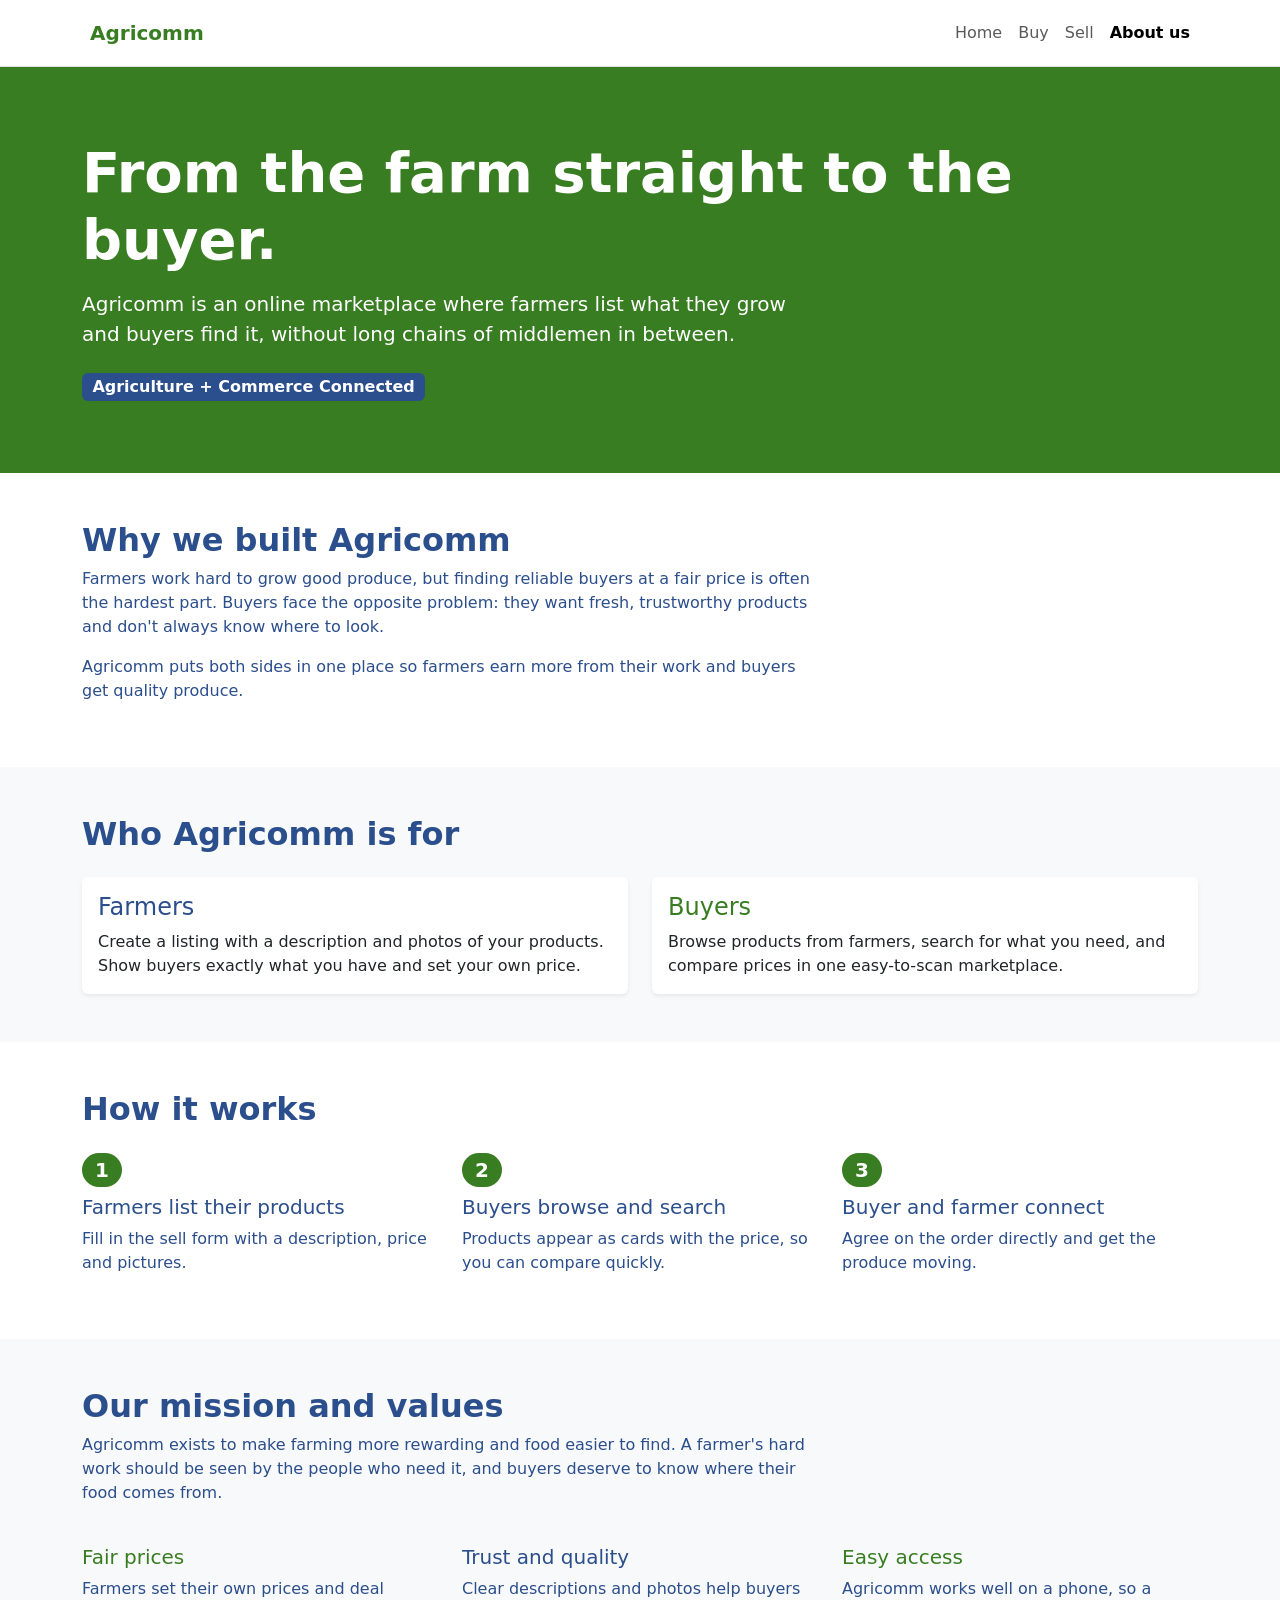
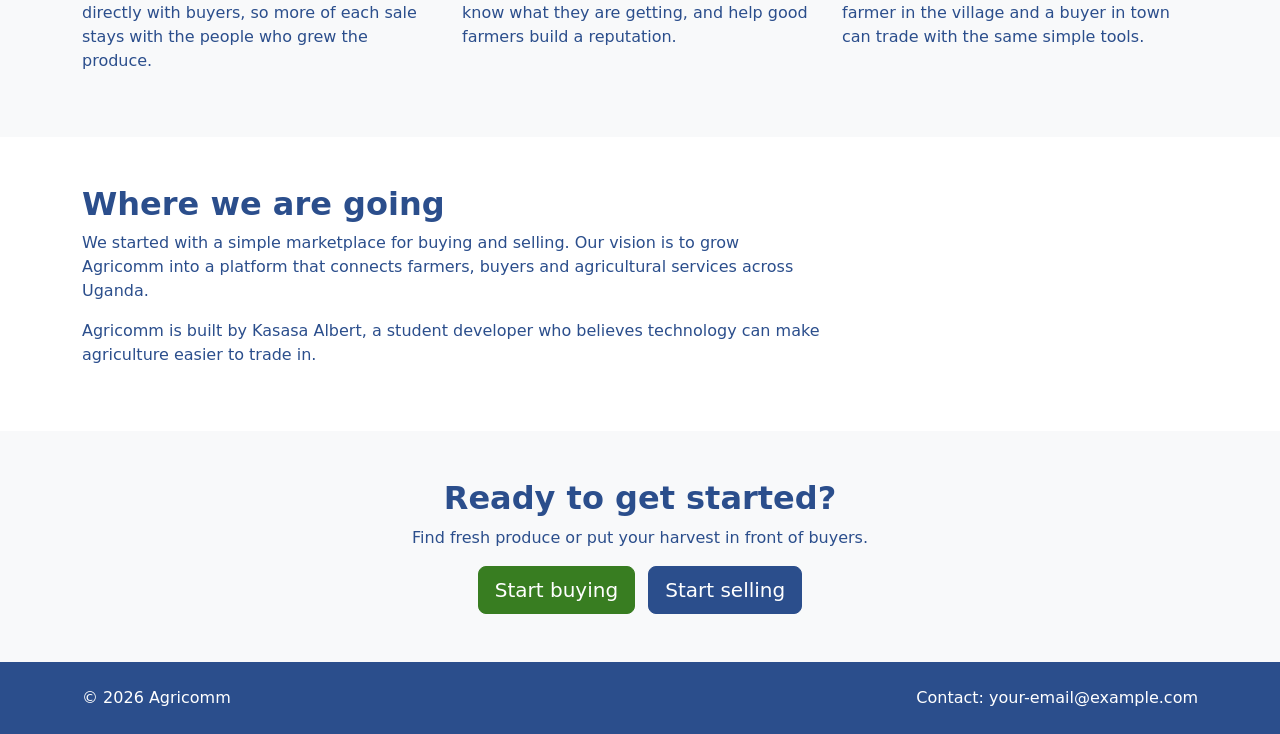
==== commit 8c1cf6bb: "Update about.html" ====
--- a/about.html
+++ b/about.html
@@ -1,7 +1,3 @@
-
-about.html
-
-100%
 <!DOCTYPE html>
 <html lang="en">
 <head>
@@ -160,4 +156,3 @@
   <script src="https://cdn.jsdelivr.net/npm/bootstrap@5.3.3/dist/js/bootstrap.bundle.min.js"></script>
 </body>
 </html>
-Displaying about.html.
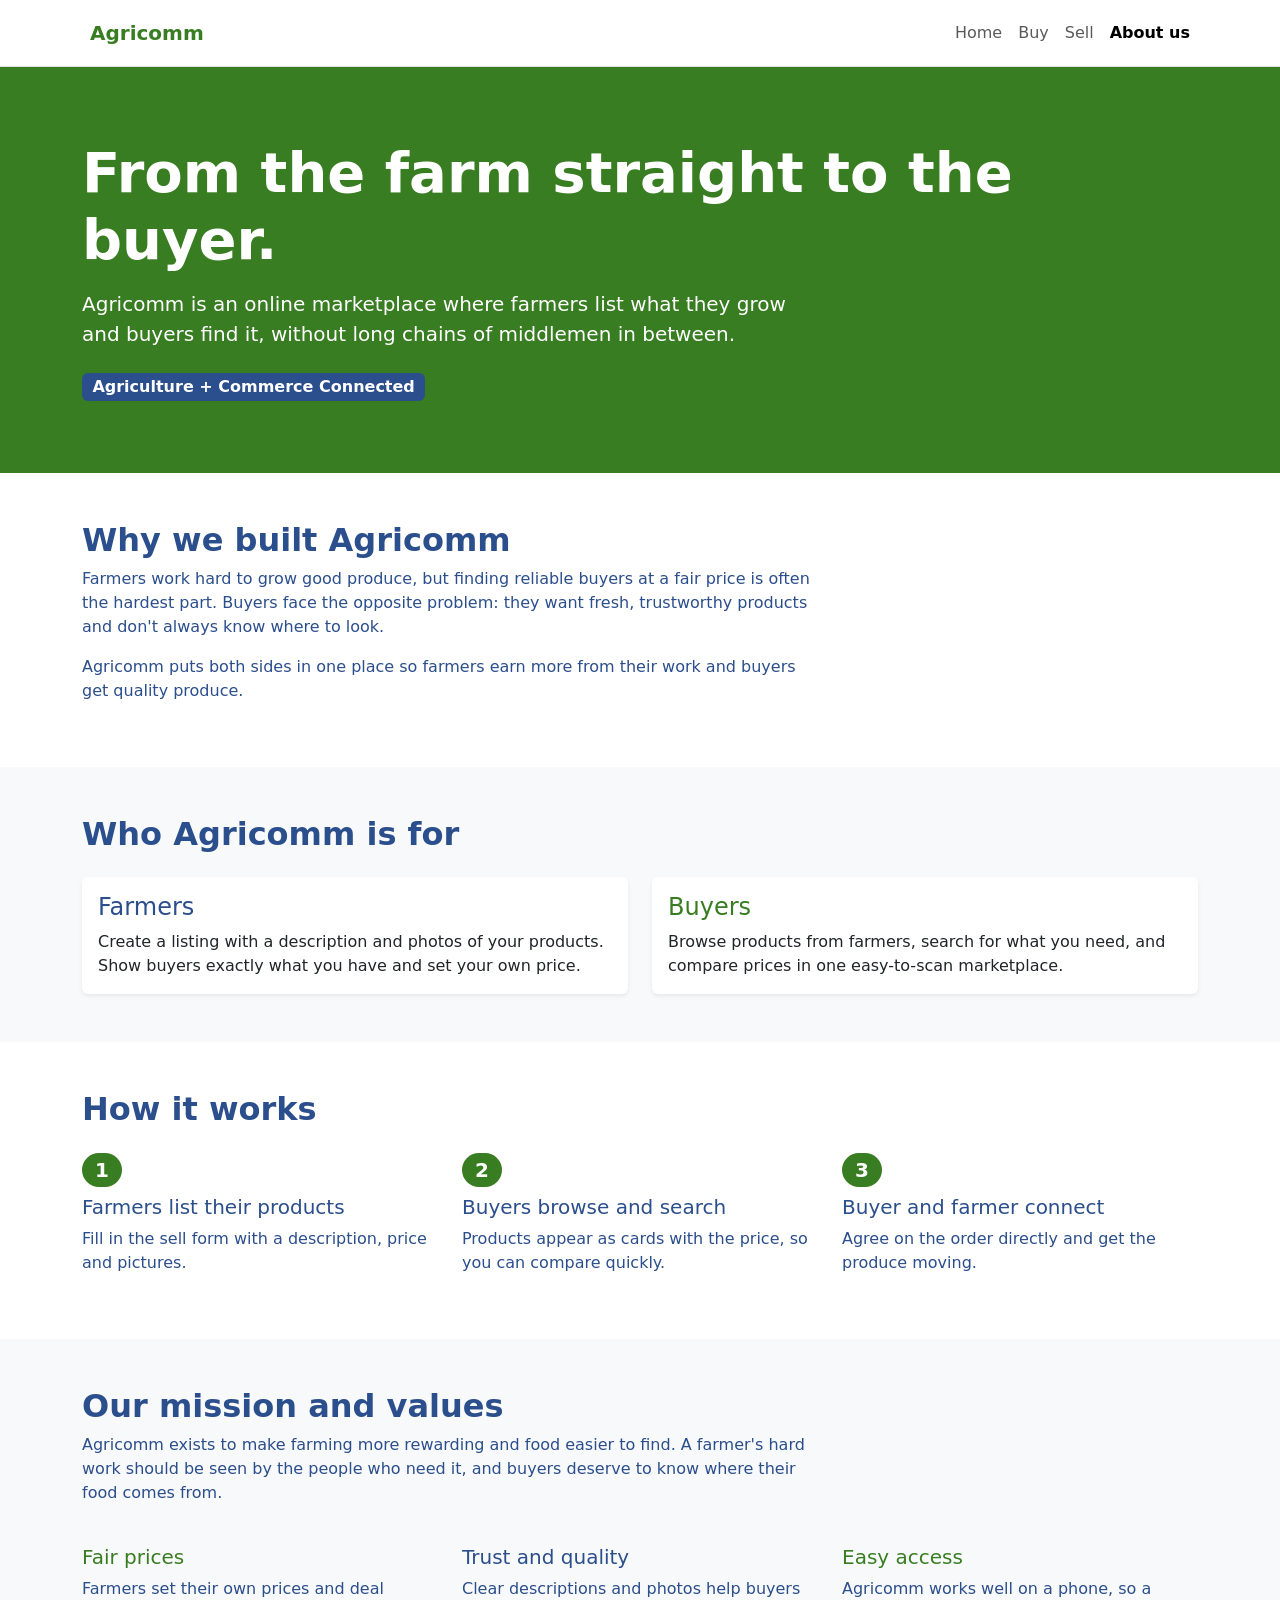
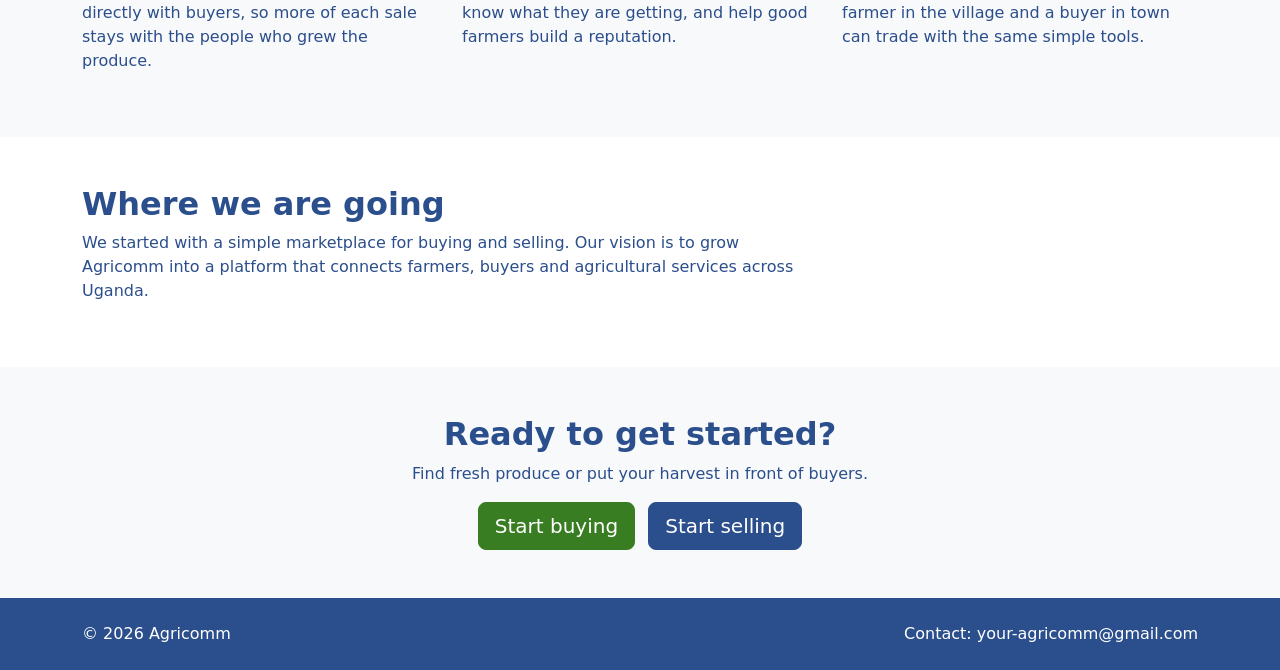
==== commit b3d01818: "Update contact email and remove developer info" ====
--- a/about.html
+++ b/about.html
@@ -130,7 +130,6 @@
     <section class="container py-5">
       <h2 class="fw-bold">Where we are going</h2>
       <p class="col-lg-8">We started with a simple marketplace for buying and selling. Our vision is to grow Agricomm into a platform that connects farmers, buyers and agricultural services across Uganda.</p>
-      <p class="col-lg-8">Agricomm is built by Kasasa Albert, a student developer who believes technology can make agriculture easier to trade in.</p>
     </section>
 
     <!-- Call to action -->
@@ -149,7 +148,7 @@
   <footer class="bg-blue text-white py-4">
     <div class="container d-flex flex-wrap justify-content-between gap-2">
       <span>&copy; 2026 Agricomm</span>
-      <span>Contact: your-email@example.com</span>
+      <span>Contact: your-agricomm@gmail.com</span>
     </div>
   </footer>
 
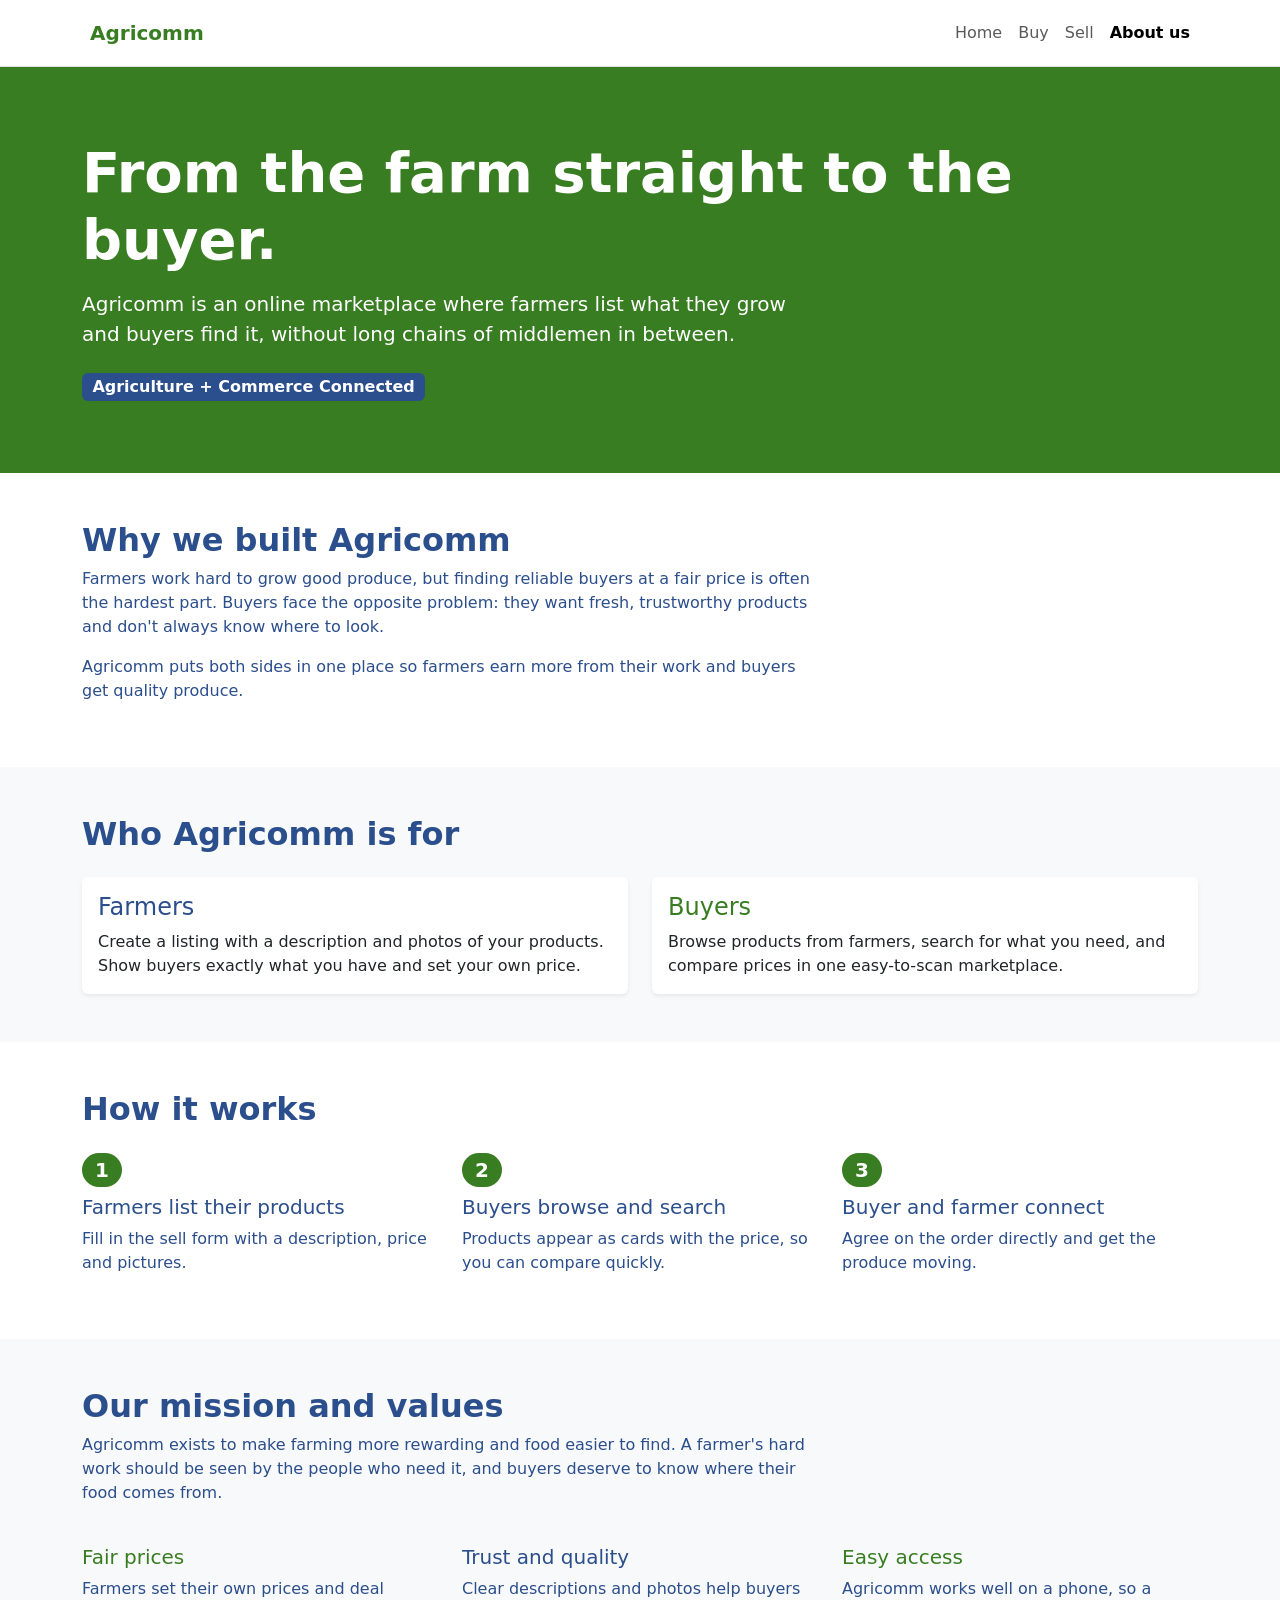
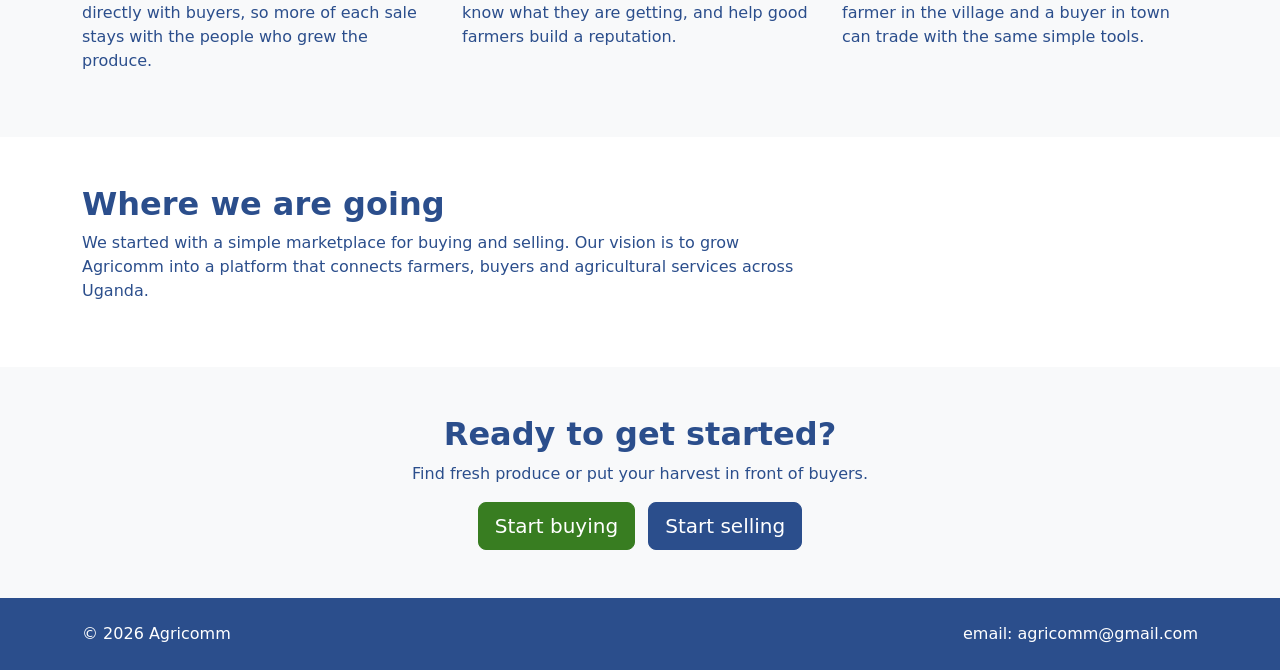
==== commit d2fd903f: "Update contact email in footer" ====
--- a/about.html
+++ b/about.html
@@ -148,7 +148,7 @@
   <footer class="bg-blue text-white py-4">
     <div class="container d-flex flex-wrap justify-content-between gap-2">
       <span>&copy; 2026 Agricomm</span>
-      <span>Contact: your-agricomm@gmail.com</span>
+      <span>email: agricomm@gmail.com</span>
     </div>
   </footer>
 
